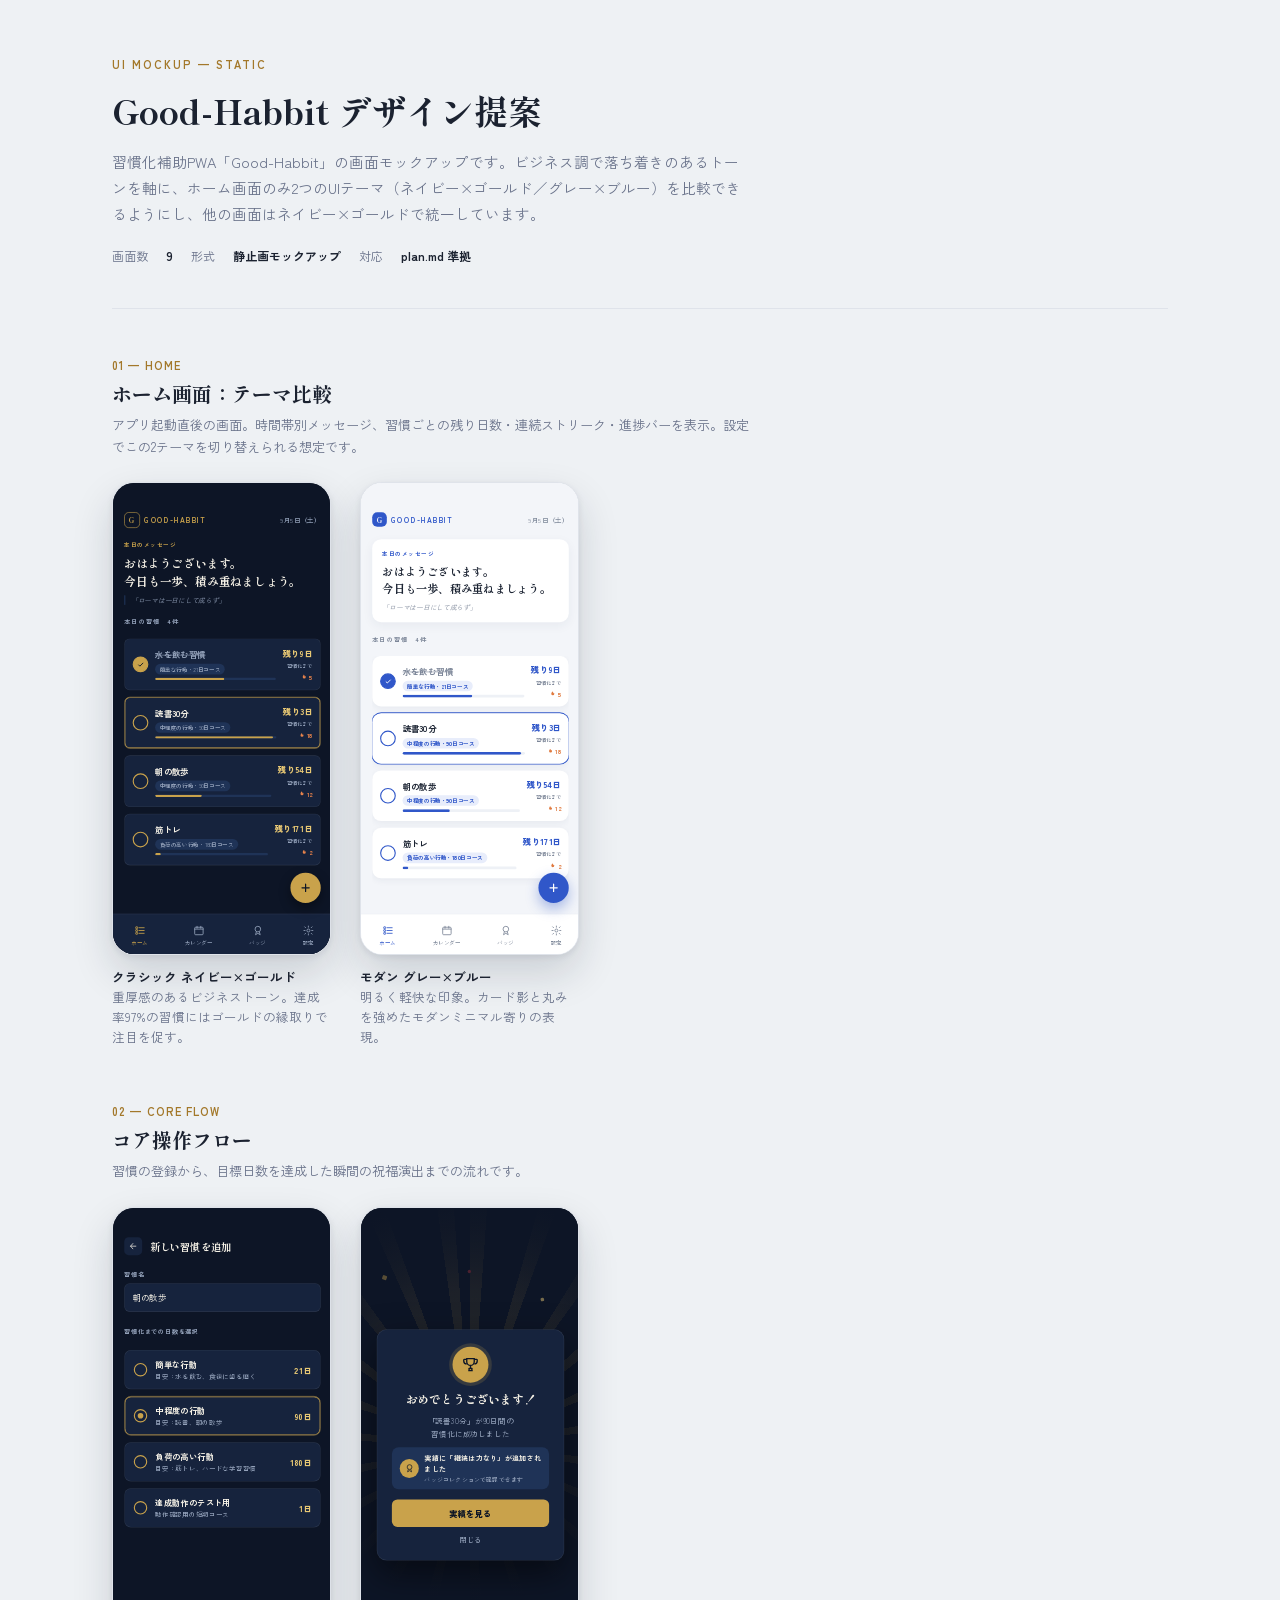
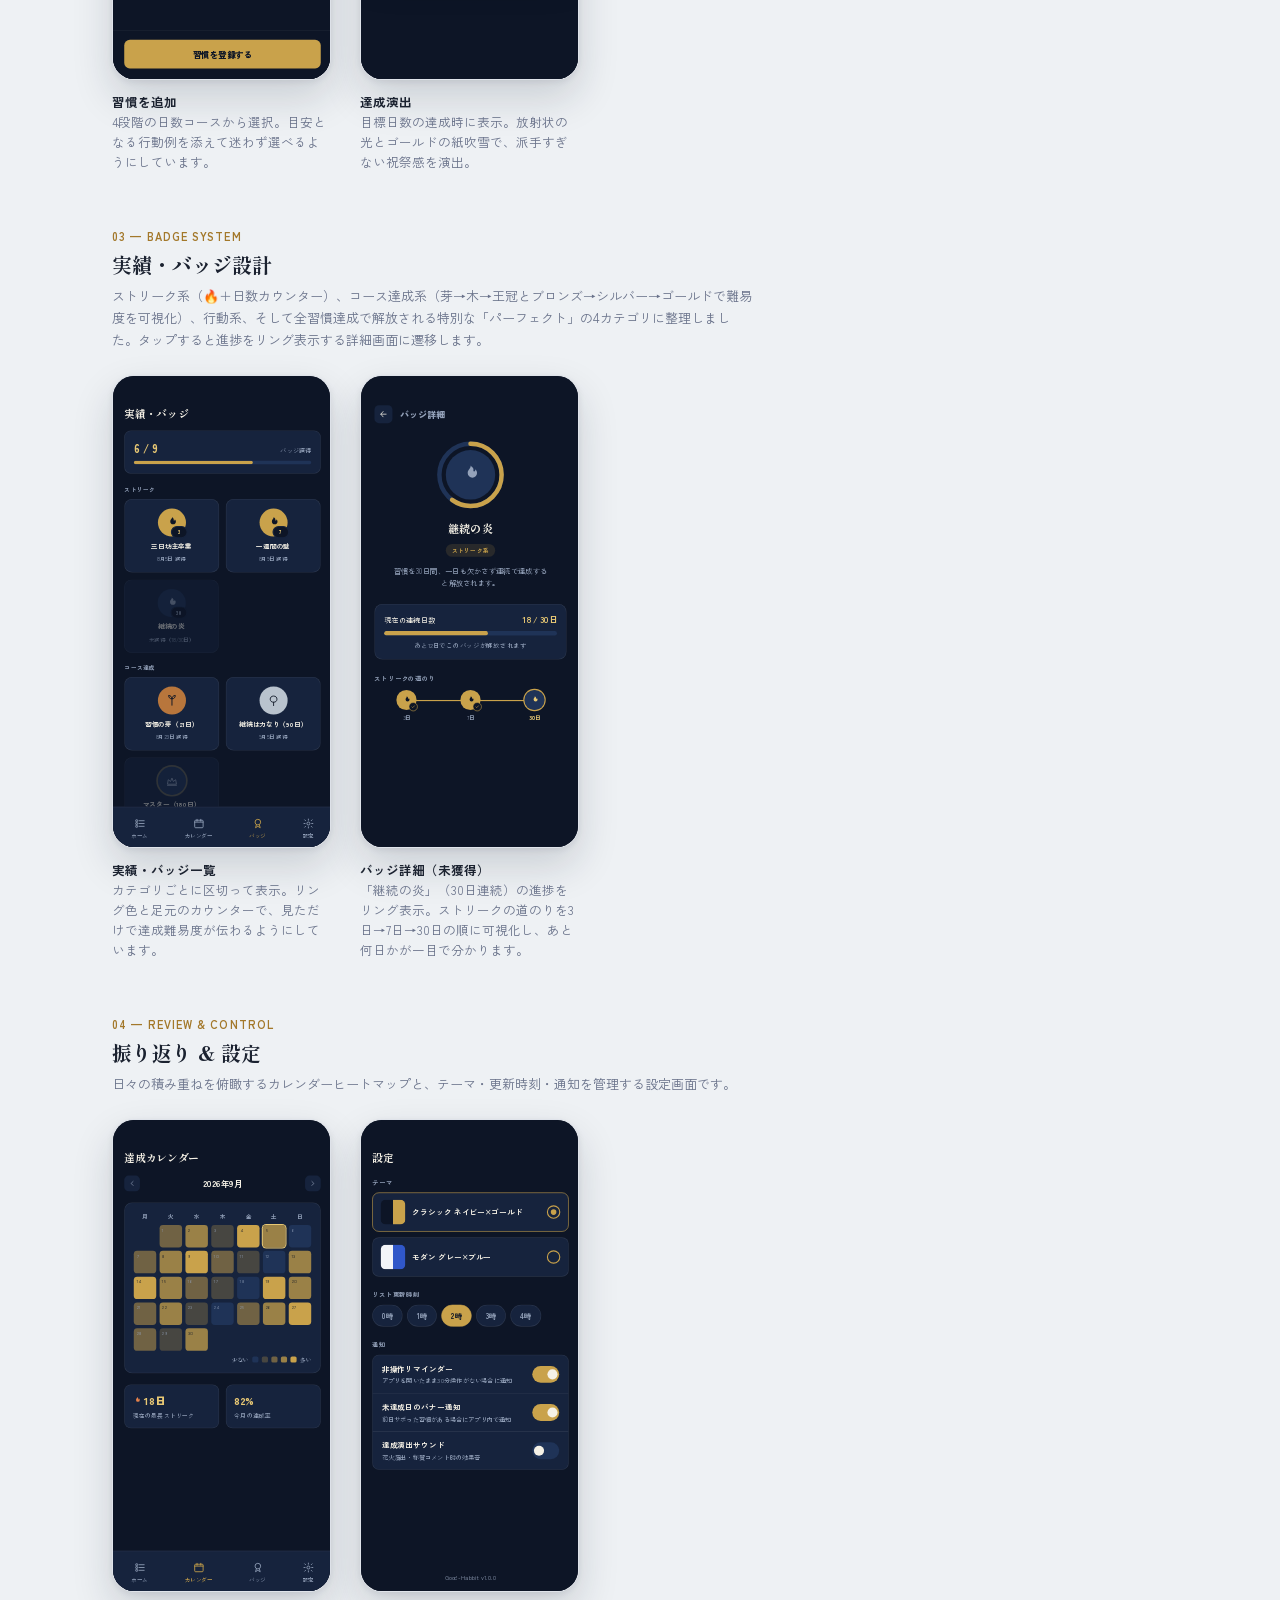
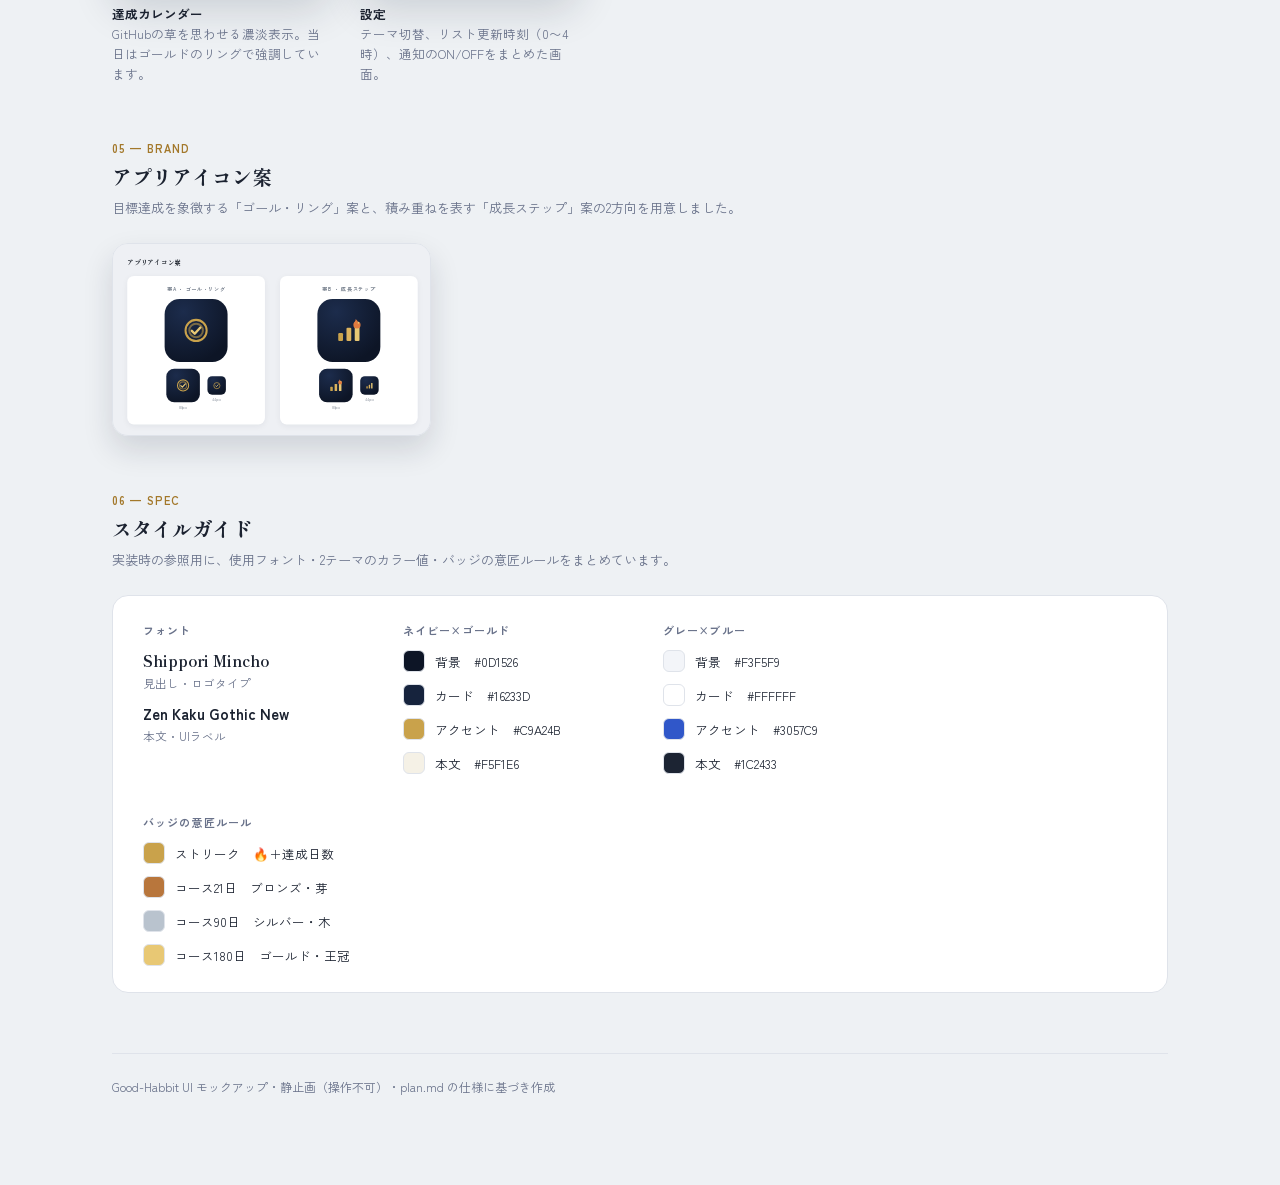
==== mockups/gallery.html @ a2c5f7b4 "Good-Habbit PWA を GitHub Pages で公開できるよう初期コミット Co-Authored-By: Claude Sonnet 5 <noreply@anthropic.com" ====
<title>Good-Habbitモックアップ</title>
<style>
  :root{
    --paper:#eef1f4; --paper-2:#ffffff; --ink:#1b2230; --ink-dim:#69728a;
    --line:#dfe3ea; --gold:#a3782a; --gold-soft:#f3e9d6;
  }
  @media (prefers-color-scheme: dark){
    :root:not([data-theme="light"]){
      --paper:#11151d; --paper-2:#1a2028; --ink:#eef1f5; --ink-dim:#8f98ab;
      --line:#2a3140; --gold:#e0b563; --gold-soft:#2c2413;
    }
  }
  :root[data-theme="dark"]{
    --paper:#11151d; --paper-2:#1a2028; --ink:#eef1f5; --ink-dim:#8f98ab;
    --line:#2a3140; --gold:#e0b563; --gold-soft:#2c2413;
  }
  *{box-sizing:border-box;}
  body{margin:0;background:var(--paper);color:var(--ink);font-family:'Zen Kaku Gothic New',sans-serif;}
  h1,h2,.serif{font-family:'Shippori Mincho',serif;}
  a{color:var(--gold);}
  .wrap{max-width:1120px;margin:0 auto;padding:56px 32px 90px;}
  .hero{display:flex;flex-direction:column;gap:14px;padding-bottom:44px;border-bottom:1px solid var(--line);margin-bottom:48px;}
  .eyebrow{font-size:11px;letter-spacing:0.18em;color:var(--gold);font-weight:700;}
  .hero h1{font-size:34px;margin:0;font-weight:800;text-wrap:balance;}
  .hero p{font-size:14.5px;line-height:1.8;color:var(--ink-dim);max-width:640px;margin:0;}
  .metarow{display:flex;gap:18px;margin-top:6px;flex-wrap:wrap;}
  .metaitem{font-size:12px;color:var(--ink-dim);display:flex;align-items:center;gap:6px;}
  .metaitem b{color:var(--ink);font-weight:700;}
  section.block{margin-bottom:56px;}
  .blockhead{display:flex;flex-direction:column;gap:6px;margin-bottom:24px;max-width:640px;}
  .blocknum{font-size:11px;color:var(--gold);font-weight:700;letter-spacing:0.1em;}
  .blockhead h2{font-size:20px;margin:0;font-weight:800;}
  .blockhead p{font-size:13px;color:var(--ink-dim);line-height:1.7;margin:0;}
  .row{display:flex;gap:28px;flex-wrap:wrap;align-items:flex-start;}
  .tile{display:flex;flex-direction:column;gap:12px;}
  .devframe{border-radius:22px;overflow:hidden;box-shadow:0 18px 40px rgba(20,30,50,0.16), 0 2px 6px rgba(20,30,50,0.08);border:1px solid var(--line);background:var(--paper-2);}
  .devframe iframe{border:none;display:block;pointer-events:none;}
  .caption{font-size:12.5px;color:var(--ink-dim);max-width:220px;line-height:1.6;}
  .caption b{color:var(--ink);font-weight:700;}
  .sheetframe{border-radius:16px;overflow:hidden;box-shadow:0 14px 30px rgba(20,30,50,0.14);border:1px solid var(--line);}
  .sheetframe iframe{border:none;display:block;pointer-events:none;}
  .styleguide{display:flex;gap:40px;flex-wrap:wrap;background:var(--paper-2);border:1px solid var(--line);border-radius:16px;padding:26px 30px;}
  .sg-col{display:flex;flex-direction:column;gap:12px;min-width:220px;}
  .sg-label{font-size:11px;letter-spacing:0.1em;color:var(--ink-dim);font-weight:700;}
  .swrow{display:flex;align-items:center;gap:10px;font-size:12.5px;}
  .sw{width:22px;height:22px;border-radius:6px;flex:none;border:1px solid var(--line);}
  .fontrow{display:flex;flex-direction:column;gap:4px;}
  .fontname{font-size:15px;font-weight:700;}
  .fontrole{font-size:11.5px;color:var(--ink-dim);}
  footer{margin-top:60px;padding-top:24px;border-top:1px solid var(--line);font-size:12px;color:var(--ink-dim);}
</style>
<link rel="stylesheet" href="https://fonts.googleapis.com/css2?family=Shippori+Mincho:wght@500;700;800&family=Zen+Kaku+Gothic+New:wght@400;500;700;900&display=swap">

<div class="wrap">

  <div class="hero">
    <div class="eyebrow">UI MOCKUP — STATIC</div>
    <h1 class="serif">Good-Habbit デザイン提案</h1>
    <p>習慣化補助PWA「Good-Habbit」の画面モックアップです。ビジネス調で落ち着きのあるトーンを軸に、ホーム画面のみ2つのUIテーマ（ネイビー×ゴールド／グレー×ブルー）を比較できるようにし、他の画面はネイビー×ゴールドで統一しています。</p>
    <div class="metarow">
      <div class="metaitem">画面数　<b>9</b></div>
      <div class="metaitem">形式　<b>静止画モックアップ</b></div>
      <div class="metaitem">対応　<b>plan.md 準拠</b></div>
    </div>
  </div>

  <section class="block">
    <div class="blockhead">
      <div class="blocknum">01 — HOME</div>
      <h2>ホーム画面：テーマ比較</h2>
      <p>アプリ起動直後の画面。時間帯別メッセージ、習慣ごとの残り日数・連続ストリーク・進捗バーを表示。設定でこの2テーマを切り替えられる想定です。</p>
    </div>
    <div class="row">
      <div class="tile">
        <div class="devframe" style="width:219px;height:473px;"><iframe data-screen="home_navy" style="width:390px;height:844px;transform:scale(0.5615);transform-origin:top left;"></iframe></div>
        <div class="caption"><b>クラシック ネイビー×ゴールド</b><br>重厚感のあるビジネストーン。達成率97%の習慣にはゴールドの縁取りで注目を促す。</div>
      </div>
      <div class="tile">
        <div class="devframe" style="width:219px;height:473px;"><iframe data-screen="home_gray" style="width:390px;height:844px;transform:scale(0.5615);transform-origin:top left;"></iframe></div>
        <div class="caption"><b>モダン グレー×ブルー</b><br>明るく軽快な印象。カード影と丸みを強めたモダンミニマル寄りの表現。</div>
      </div>
    </div>
  </section>

  <section class="block">
    <div class="blockhead">
      <div class="blocknum">02 — CORE FLOW</div>
      <h2>コア操作フロー</h2>
      <p>習慣の登録から、目標日数を達成した瞬間の祝福演出までの流れです。</p>
    </div>
    <div class="row">
      <div class="tile">
        <div class="devframe" style="width:219px;height:473px;"><iframe data-screen="addhabit" style="width:390px;height:844px;transform:scale(0.5615);transform-origin:top left;"></iframe></div>
        <div class="caption"><b>習慣を追加</b><br>4段階の日数コースから選択。目安となる行動例を添えて迷わず選べるようにしています。</div>
      </div>
      <div class="tile">
        <div class="devframe" style="width:219px;height:473px;"><iframe data-screen="celebration" style="width:390px;height:844px;transform:scale(0.5615);transform-origin:top left;"></iframe></div>
        <div class="caption"><b>達成演出</b><br>目標日数の達成時に表示。放射状の光とゴールドの紙吹雪で、派手すぎない祝祭感を演出。</div>
      </div>
    </div>
  </section>

  <section class="block">
    <div class="blockhead">
      <div class="blocknum">03 — BADGE SYSTEM</div>
      <h2>実績・バッジ設計</h2>
      <p>ストリーク系（🔥＋日数カウンター）、コース達成系（芽→木→王冠とブロンズ→シルバー→ゴールドで難易度を可視化）、行動系、そして全習慣達成で解放される特別な「パーフェクト」の4カテゴリに整理しました。タップすると進捗をリング表示する詳細画面に遷移します。</p>
    </div>
    <div class="row">
      <div class="tile">
        <div class="devframe" style="width:219px;height:473px;"><iframe data-screen="badges" style="width:390px;height:844px;transform:scale(0.5615);transform-origin:top left;"></iframe></div>
        <div class="caption"><b>実績・バッジ一覧</b><br>カテゴリごとに区切って表示。リング色と足元のカウンターで、見ただけで達成難易度が伝わるようにしています。</div>
      </div>
      <div class="tile">
        <div class="devframe" style="width:219px;height:473px;"><iframe data-screen="badgedetail" style="width:390px;height:844px;transform:scale(0.5615);transform-origin:top left;"></iframe></div>
        <div class="caption"><b>バッジ詳細（未獲得）</b><br>「継続の炎」（30日連続）の進捗をリング表示。ストリークの道のりを3日→7日→30日の順に可視化し、あと何日かが一目で分かります。</div>
      </div>
    </div>
  </section>

  <section class="block">
    <div class="blockhead">
      <div class="blocknum">04 — REVIEW & CONTROL</div>
      <h2>振り返り &amp; 設定</h2>
      <p>日々の積み重ねを俯瞰するカレンダーヒートマップと、テーマ・更新時刻・通知を管理する設定画面です。</p>
    </div>
    <div class="row">
      <div class="tile">
        <div class="devframe" style="width:219px;height:473px;"><iframe data-screen="heatmap" style="width:390px;height:844px;transform:scale(0.5615);transform-origin:top left;"></iframe></div>
        <div class="caption"><b>達成カレンダー</b><br>GitHubの草を思わせる濃淡表示。当日はゴールドのリングで強調しています。</div>
      </div>
      <div class="tile">
        <div class="devframe" style="width:219px;height:473px;"><iframe data-screen="settings" style="width:390px;height:844px;transform:scale(0.5615);transform-origin:top left;"></iframe></div>
        <div class="caption"><b>設定</b><br>テーマ切替、リスト更新時刻（0〜4時）、通知のON/OFFをまとめた画面。</div>
      </div>
    </div>
  </section>

  <section class="block">
    <div class="blockhead">
      <div class="blocknum">05 — BRAND</div>
      <h2>アプリアイコン案</h2>
      <p>目標達成を象徴する「ゴール・リング」案と、積み重ねを表す「成長ステップ」案の2方向を用意しました。</p>
    </div>
    <div class="row">
      <div class="sheetframe" style="width:319px;height:193px;"><iframe data-screen="appicon" style="width:760px;height:460px;transform:scale(0.4197);transform-origin:top left;"></iframe></div>
    </div>
  </section>

  <section class="block">
    <div class="blockhead">
      <div class="blocknum">06 — SPEC</div>
      <h2>スタイルガイド</h2>
      <p>実装時の参照用に、使用フォント・2テーマのカラー値・バッジの意匠ルールをまとめています。</p>
    </div>
    <div class="styleguide">
      <div class="sg-col">
        <div class="sg-label">フォント</div>
        <div class="fontrow"><div class="fontname serif">Shippori Mincho</div><div class="fontrole">見出し・ロゴタイプ</div></div>
        <div class="fontrow"><div class="fontname">Zen Kaku Gothic New</div><div class="fontrole">本文・UIラベル</div></div>
      </div>
      <div class="sg-col">
        <div class="sg-label">ネイビー×ゴールド</div>
        <div class="swrow"><div class="sw" style="background:#0d1526"></div>背景　#0D1526</div>
        <div class="swrow"><div class="sw" style="background:#16233d"></div>カード　#16233D</div>
        <div class="swrow"><div class="sw" style="background:#c9a24b"></div>アクセント　#C9A24B</div>
        <div class="swrow"><div class="sw" style="background:#f5f1e6"></div>本文　#F5F1E6</div>
      </div>
      <div class="sg-col">
        <div class="sg-label">グレー×ブルー</div>
        <div class="swrow"><div class="sw" style="background:#f3f5f9"></div>背景　#F3F5F9</div>
        <div class="swrow"><div class="sw" style="background:#ffffff"></div>カード　#FFFFFF</div>
        <div class="swrow"><div class="sw" style="background:#3057c9"></div>アクセント　#3057C9</div>
        <div class="swrow"><div class="sw" style="background:#1c2433"></div>本文　#1C2433</div>
      </div>
      <div class="sg-col">
        <div class="sg-label">バッジの意匠ルール</div>
        <div class="swrow"><div class="sw" style="background:#c9a24b"></div>ストリーク　🔥＋達成日数</div>
        <div class="swrow"><div class="sw" style="background:#b8763c"></div>コース21日　ブロンズ・芽</div>
        <div class="swrow"><div class="sw" style="background:#b9c3ce"></div>コース90日　シルバー・木</div>
        <div class="swrow"><div class="sw" style="background:#e8c874"></div>コース180日　ゴールド・王冠</div>
      </div>
    </div>
  </section>

  <footer>Good-Habbit UI モックアップ・静止画（操作不可）・plan.md の仕様に基づき作成</footer>
</div>

<script>
const screens = {

home_navy: `<!doctype html><html><head><meta charset="utf-8">
<link rel="stylesheet" href="https://fonts.googleapis.com/css2?family=Shippori+Mincho:wght@500;700;800&family=Zen+Kaku+Gothic+New:wght@400;500;700;900&display=swap">
<style>
  :root{ --bg:#0d1526; --surface:#16233d; --surface2:#1f3357; --border:rgba(255,255,255,0.09); --gold:#c9a24b; --gold-bright:#e8c874; --text:#f5f1e6; --text-dim:#94a2ba; --flame:#e8834b; }
  body{margin:0;background:var(--bg);font-family:'Zen Kaku Gothic New',sans-serif;color:var(--text);}
  h1,h2,.serif{font-family:'Shippori Mincho',serif;}
  a{color:var(--gold);} a:hover{color:var(--gold-bright);}
  .frame{width:390px;height:844px;overflow:hidden;position:relative;display:flex;flex-direction:column;background:var(--bg);}
  .scroll{flex:1;overflow:hidden;padding:52px 20px 0;display:flex;flex-direction:column;gap:22px;}
  .brandrow{display:flex;align-items:center;justify-content:space-between;}
  .brand{display:flex;align-items:center;gap:8px;}
  .mark{width:26px;height:26px;border-radius:8px;border:1.6px solid var(--gold);display:flex;align-items:center;justify-content:center;font-family:'Shippori Mincho',serif;font-weight:800;color:var(--gold);font-size:13px;}
  .wordmark{font-size:13px;letter-spacing:0.14em;color:var(--gold);font-weight:700;}
  .date{font-size:12px;color:var(--text-dim);}
  .msgcard{display:flex;flex-direction:column;gap:10px;}
  .msglabel{font-size:10px;letter-spacing:0.16em;color:var(--gold);font-weight:700;}
  .msgmain{font-size:21px;line-height:1.5;font-weight:700;}
  .msgquote{font-size:12px;color:var(--text-dim);font-style:italic;border-left:2px solid var(--surface2);padding-left:10px;}
  .sectionlabel{font-size:11px;letter-spacing:0.16em;color:var(--text-dim);font-weight:700;}
  .list{display:flex;flex-direction:column;gap:12px;padding-bottom:110px;overflow-y:auto;}
  .card{display:flex;align-items:center;gap:12px;background:var(--surface);border:1px solid var(--border);border-radius:10px;padding:14px;}
  .card.highlight{border-color:var(--gold);box-shadow:0 0 0 1px var(--gold) inset;}
  .check{width:24px;height:24px;border-radius:50%;border:2px solid var(--gold);flex:none;display:flex;align-items:center;justify-content:center;}
  .check.done{background:var(--gold);}
  .check svg{width:13px;height:13px;color:var(--bg);}
  .mid{flex:1;min-width:0;display:flex;flex-direction:column;gap:6px;}
  .hname{font-size:15px;font-weight:700;}
  .hname.done{color:var(--text-dim);text-decoration:line-through;text-decoration-color:var(--text-dim);}
  .tag{align-self:flex-start;font-size:10px;color:var(--text-dim);background:var(--surface2);padding:2px 8px;border-radius:999px;}
  .track{height:4px;border-radius:2px;background:var(--surface2);overflow:hidden;}
  .fill{height:100%;background:var(--gold);border-radius:2px;}
  .right{flex:none;display:flex;flex-direction:column;align-items:flex-end;gap:6px;}
  .days{font-size:15px;font-weight:800;color:var(--gold-bright);}
  .dayslabel{font-size:9px;color:var(--text-dim);}
  .streak{display:flex;align-items:center;gap:3px;font-size:11px;color:var(--flame);font-weight:700;}
  .streak svg{width:13px;height:13px;}
  .fab{position:absolute;right:20px;bottom:96px;width:54px;height:54px;border-radius:50%;background:var(--gold);display:flex;align-items:center;justify-content:center;box-shadow:0 8px 20px rgba(0,0,0,0.4);}
  .fab svg{width:22px;height:22px;color:var(--bg);}
  .navbar{height:76px;flex:none;background:var(--surface);border-top:1px solid var(--border);display:flex;align-items:center;justify-content:space-around;}
  .navitem{display:flex;flex-direction:column;align-items:center;gap:4px;color:var(--text-dim);font-size:10px;}
  .navitem svg{width:20px;height:20px;}
  .navitem.active{color:var(--gold);}
</style></head><body>
<div class="frame">
  <div class="scroll">
    <div class="brandrow">
      <div class="brand"><div class="mark">G</div><div class="wordmark">GOOD-HABBIT</div></div>
      <div class="date">9月5日（土）</div>
    </div>
    <div class="msgcard">
      <div class="msglabel">本日のメッセージ</div>
      <div class="msgmain serif">おはようございます。<br>今日も一歩、積み重ねましょう。</div>
      <div class="msgquote">「ローマは一日にして成らず」</div>
    </div>
    <div class="sectionlabel">本日の習慣　4件</div>
    <div class="list">
      <div class="card">
        <div class="check done"><svg viewBox="0 0 24 24" fill="none"><path d="M5 13l4 4L19 7" stroke="currentColor" stroke-width="3" stroke-linecap="round" stroke-linejoin="round"/></svg></div>
        <div class="mid"><div class="hname done">水を飲む習慣</div><div class="tag">簡単な行動・21日コース</div><div class="track"><div class="fill" style="width:57%"></div></div></div>
        <div class="right"><div class="days">残り9日</div><div class="dayslabel">習慣化まで</div><div class="streak"><svg viewBox="0 0 24 24" fill="currentColor"><path d="M12 2c1 3-3 4-3 8a5 5 0 0 0 10 0c0-2-1-3-2-4 .5 2-1 3-2 2 1-3-1-4-3-6z"/></svg>5</div></div>
      </div>
      <div class="card highlight">
        <div class="check"></div>
        <div class="mid"><div class="hname">読書30分</div><div class="tag">中程度の行動・90日コース</div><div class="track"><div class="fill" style="width:97%"></div></div></div>
        <div class="right"><div class="days">残り3日</div><div class="dayslabel">習慣化まで</div><div class="streak"><svg viewBox="0 0 24 24" fill="currentColor"><path d="M12 2c1 3-3 4-3 8a5 5 0 0 0 10 0c0-2-1-3-2-4 .5 2-1 3-2 2 1-3-1-4-3-6z"/></svg>18</div></div>
      </div>
      <div class="card">
        <div class="check"></div>
        <div class="mid"><div class="hname">朝の散歩</div><div class="tag">中程度の行動・90日コース</div><div class="track"><div class="fill" style="width:40%"></div></div></div>
        <div class="right"><div class="days">残り54日</div><div class="dayslabel">習慣化まで</div><div class="streak"><svg viewBox="0 0 24 24" fill="currentColor"><path d="M12 2c1 3-3 4-3 8a5 5 0 0 0 10 0c0-2-1-3-2-4 .5 2-1 3-2 2 1-3-1-4-3-6z"/></svg>12</div></div>
      </div>
      <div class="card">
        <div class="check"></div>
        <div class="mid"><div class="hname">筋トレ</div><div class="tag">負荷の高い行動・180日コース</div><div class="track"><div class="fill" style="width:5%"></div></div></div>
        <div class="right"><div class="days">残り171日</div><div class="dayslabel">習慣化まで</div><div class="streak"><svg viewBox="0 0 24 24" fill="currentColor"><path d="M12 2c1 3-3 4-3 8a5 5 0 0 0 10 0c0-2-1-3-2-4 .5 2-1 3-2 2 1-3-1-4-3-6z"/></svg>2</div></div>
      </div>
    </div>
  </div>
  <div class="fab"><svg viewBox="0 0 24 24" fill="none"><path d="M12 5v14M5 12h14" stroke="currentColor" stroke-width="2.4" stroke-linecap="round"/></svg></div>
  <div class="navbar">
    <div class="navitem active"><svg viewBox="0 0 24 24" fill="none"><rect x="3" y="4" width="4" height="4" rx="1" stroke="currentColor" stroke-width="1.8"/><path d="M10 6h11" stroke="currentColor" stroke-width="1.8" stroke-linecap="round"/><rect x="3" y="10" width="4" height="4" rx="1" stroke="currentColor" stroke-width="1.8"/><path d="M10 12h11" stroke="currentColor" stroke-width="1.8" stroke-linecap="round"/><rect x="3" y="16" width="4" height="4" rx="1" stroke="currentColor" stroke-width="1.8"/><path d="M10 18h11" stroke="currentColor" stroke-width="1.8" stroke-linecap="round"/></svg>ホーム</div>
    <div class="navitem"><svg viewBox="0 0 24 24" fill="none"><rect x="3" y="5" width="18" height="16" rx="2" stroke="currentColor" stroke-width="1.8"/><path d="M3 9h18M8 3v4M16 3v4" stroke="currentColor" stroke-width="1.8" stroke-linecap="round"/></svg>カレンダー</div>
    <div class="navitem"><svg viewBox="0 0 24 24" fill="none"><circle cx="12" cy="9" r="6" stroke="currentColor" stroke-width="1.8"/><path d="M9 14.5L7 21l5-3 5 3-2-6.5" stroke="currentColor" stroke-width="1.8" stroke-linejoin="round"/></svg>バッジ</div>
    <div class="navitem"><svg viewBox="0 0 24 24" fill="none"><circle cx="12" cy="12" r="3.2" stroke="currentColor" stroke-width="1.8"/><path d="M12 2.5v2.4M12 19.1v2.4M4.2 4.2l1.7 1.7M18.1 18.1l1.7 1.7M2.5 12h2.4M19.1 12h2.4M4.2 19.8l1.7-1.7M18.1 5.9l1.7-1.7" stroke="currentColor" stroke-width="1.8" stroke-linecap="round"/></svg>設定</div>
  </div>
</div>
</body></html>`,

home_gray: `<!doctype html><html><head><meta charset="utf-8">
<link rel="stylesheet" href="https://fonts.googleapis.com/css2?family=Shippori+Mincho:wght@500;700;800&family=Zen+Kaku+Gothic+New:wght@400;500;700;900&display=swap">
<style>
  :root{ --bg:#f3f5f9; --surface:#ffffff; --surface2:#eef1f6; --border:#e3e7ee; --blue:#3057c9; --blue-bright:#4d75e8; --text:#1c2433; --text-dim:#7c8698; --flame:#e07a3f; }
  body{margin:0;background:var(--bg);font-family:'Zen Kaku Gothic New',sans-serif;color:var(--text);}
  h1,h2,.serif{font-family:'Shippori Mincho',serif;}
  a{color:var(--blue);} a:hover{color:var(--blue-bright);}
  .frame{width:390px;height:844px;overflow:hidden;position:relative;display:flex;flex-direction:column;background:var(--bg);}
  .scroll{flex:1;overflow:hidden;padding:52px 20px 0;display:flex;flex-direction:column;gap:22px;}
  .brandrow{display:flex;align-items:center;justify-content:space-between;}
  .brand{display:flex;align-items:center;gap:8px;}
  .mark{width:26px;height:26px;border-radius:9px;background:var(--blue);display:flex;align-items:center;justify-content:center;font-family:'Shippori Mincho',serif;font-weight:800;color:#fff;font-size:13px;}
  .wordmark{font-size:13px;letter-spacing:0.14em;color:var(--blue);font-weight:700;}
  .date{font-size:12px;color:var(--text-dim);}
  .msgcard{display:flex;flex-direction:column;gap:10px;background:var(--surface);border-radius:16px;padding:18px;box-shadow:0 6px 18px rgba(30,50,90,0.06);}
  .msglabel{font-size:10px;letter-spacing:0.16em;color:var(--blue);font-weight:700;}
  .msgmain{font-size:20px;line-height:1.5;font-weight:700;}
  .msgquote{font-size:12px;color:var(--text-dim);font-style:italic;}
  .sectionlabel{font-size:11px;letter-spacing:0.16em;color:var(--text-dim);font-weight:700;}
  .list{display:flex;flex-direction:column;gap:12px;padding-bottom:110px;overflow-y:auto;}
  .card{display:flex;align-items:center;gap:12px;background:var(--surface);border-radius:16px;padding:14px;box-shadow:0 4px 14px rgba(30,50,90,0.06);}
  .card.highlight{box-shadow:0 0 0 1.5px var(--blue), 0 4px 14px rgba(30,50,90,0.06);}
  .check{width:24px;height:24px;border-radius:50%;border:2px solid var(--blue);flex:none;display:flex;align-items:center;justify-content:center;}
  .check.done{background:var(--blue);border-color:var(--blue);}
  .check svg{width:13px;height:13px;color:#fff;}
  .mid{flex:1;min-width:0;display:flex;flex-direction:column;gap:6px;}
  .hname{font-size:15px;font-weight:700;}
  .hname.done{color:var(--text-dim);text-decoration:line-through;text-decoration-color:var(--text-dim);}
  .tag{align-self:flex-start;font-size:10px;color:var(--blue);background:#e8edfb;padding:2px 8px;border-radius:999px;font-weight:700;}
  .track{height:5px;border-radius:3px;background:var(--surface2);overflow:hidden;}
  .fill{height:100%;background:var(--blue);border-radius:3px;}
  .right{flex:none;display:flex;flex-direction:column;align-items:flex-end;gap:6px;}
  .days{font-size:15px;font-weight:800;color:var(--blue);}
  .dayslabel{font-size:9px;color:var(--text-dim);}
  .streak{display:flex;align-items:center;gap:3px;font-size:11px;color:var(--flame);font-weight:700;}
  .streak svg{width:13px;height:13px;}
  .fab{position:absolute;right:20px;bottom:96px;width:54px;height:54px;border-radius:50%;background:var(--blue);display:flex;align-items:center;justify-content:center;box-shadow:0 10px 22px rgba(48,87,201,0.4);}
  .fab svg{width:22px;height:22px;color:#fff;}
  .navbar{height:76px;flex:none;background:var(--surface);border-top:1px solid var(--border);display:flex;align-items:center;justify-content:space-around;}
  .navitem{display:flex;flex-direction:column;align-items:center;gap:4px;color:var(--text-dim);font-size:10px;}
  .navitem svg{width:20px;height:20px;}
  .navitem.active{color:var(--blue);}
</style></head><body>
<div class="frame">
  <div class="scroll">
    <div class="brandrow">
      <div class="brand"><div class="mark">G</div><div class="wordmark">GOOD-HABBIT</div></div>
      <div class="date">9月5日（土）</div>
    </div>
    <div class="msgcard">
      <div class="msglabel">本日のメッセージ</div>
      <div class="msgmain serif">おはようございます。<br>今日も一歩、積み重ねましょう。</div>
      <div class="msgquote">「ローマは一日にして成らず」</div>
    </div>
    <div class="sectionlabel">本日の習慣　4件</div>
    <div class="list">
      <div class="card">
        <div class="check done"><svg viewBox="0 0 24 24" fill="none"><path d="M5 13l4 4L19 7" stroke="currentColor" stroke-width="3" stroke-linecap="round" stroke-linejoin="round"/></svg></div>
        <div class="mid"><div class="hname done">水を飲む習慣</div><div class="tag">簡単な行動・21日コース</div><div class="track"><div class="fill" style="width:57%"></div></div></div>
        <div class="right"><div class="days">残り9日</div><div class="dayslabel">習慣化まで</div><div class="streak"><svg viewBox="0 0 24 24" fill="currentColor"><path d="M12 2c1 3-3 4-3 8a5 5 0 0 0 10 0c0-2-1-3-2-4 .5 2-1 3-2 2 1-3-1-4-3-6z"/></svg>5</div></div>
      </div>
      <div class="card highlight">
        <div class="check"></div>
        <div class="mid"><div class="hname">読書30分</div><div class="tag">中程度の行動・90日コース</div><div class="track"><div class="fill" style="width:97%"></div></div></div>
        <div class="right"><div class="days">残り3日</div><div class="dayslabel">習慣化まで</div><div class="streak"><svg viewBox="0 0 24 24" fill="currentColor"><path d="M12 2c1 3-3 4-3 8a5 5 0 0 0 10 0c0-2-1-3-2-4 .5 2-1 3-2 2 1-3-1-4-3-6z"/></svg>18</div></div>
      </div>
      <div class="card">
        <div class="check"></div>
        <div class="mid"><div class="hname">朝の散歩</div><div class="tag">中程度の行動・90日コース</div><div class="track"><div class="fill" style="width:40%"></div></div></div>
        <div class="right"><div class="days">残り54日</div><div class="dayslabel">習慣化まで</div><div class="streak"><svg viewBox="0 0 24 24" fill="currentColor"><path d="M12 2c1 3-3 4-3 8a5 5 0 0 0 10 0c0-2-1-3-2-4 .5 2-1 3-2 2 1-3-1-4-3-6z"/></svg>12</div></div>
      </div>
      <div class="card">
        <div class="check"></div>
        <div class="mid"><div class="hname">筋トレ</div><div class="tag">負荷の高い行動・180日コース</div><div class="track"><div class="fill" style="width:5%"></div></div></div>
        <div class="right"><div class="days">残り171日</div><div class="dayslabel">習慣化まで</div><div class="streak"><svg viewBox="0 0 24 24" fill="currentColor"><path d="M12 2c1 3-3 4-3 8a5 5 0 0 0 10 0c0-2-1-3-2-4 .5 2-1 3-2 2 1-3-1-4-3-6z"/></svg>2</div></div>
      </div>
    </div>
  </div>
  <div class="fab"><svg viewBox="0 0 24 24" fill="none"><path d="M12 5v14M5 12h14" stroke="currentColor" stroke-width="2.4" stroke-linecap="round"/></svg></div>
  <div class="navbar">
    <div class="navitem active"><svg viewBox="0 0 24 24" fill="none"><rect x="3" y="4" width="4" height="4" rx="1" stroke="currentColor" stroke-width="1.8"/><path d="M10 6h11" stroke="currentColor" stroke-width="1.8" stroke-linecap="round"/><rect x="3" y="10" width="4" height="4" rx="1" stroke="currentColor" stroke-width="1.8"/><path d="M10 12h11" stroke="currentColor" stroke-width="1.8" stroke-linecap="round"/><rect x="3" y="16" width="4" height="4" rx="1" stroke="currentColor" stroke-width="1.8"/><path d="M10 18h11" stroke="currentColor" stroke-width="1.8" stroke-linecap="round"/></svg>ホーム</div>
    <div class="navitem"><svg viewBox="0 0 24 24" fill="none"><rect x="3" y="5" width="18" height="16" rx="2" stroke="currentColor" stroke-width="1.8"/><path d="M3 9h18M8 3v4M16 3v4" stroke="currentColor" stroke-width="1.8" stroke-linecap="round"/></svg>カレンダー</div>
    <div class="navitem"><svg viewBox="0 0 24 24" fill="none"><circle cx="12" cy="9" r="6" stroke="currentColor" stroke-width="1.8"/><path d="M9 14.5L7 21l5-3 5 3-2-6.5" stroke="currentColor" stroke-width="1.8" stroke-linejoin="round"/></svg>バッジ</div>
    <div class="navitem"><svg viewBox="0 0 24 24" fill="none"><circle cx="12" cy="12" r="3.2" stroke="currentColor" stroke-width="1.8"/><path d="M12 2.5v2.4M12 19.1v2.4M4.2 4.2l1.7 1.7M18.1 18.1l1.7 1.7M2.5 12h2.4M19.1 12h2.4M4.2 19.8l1.7-1.7M18.1 5.9l1.7-1.7" stroke="currentColor" stroke-width="1.8" stroke-linecap="round"/></svg>設定</div>
  </div>
</div>
</body></html>`,

addhabit: `<!doctype html><html><head><meta charset="utf-8">
<link rel="stylesheet" href="https://fonts.googleapis.com/css2?family=Shippori+Mincho:wght@500;700;800&family=Zen+Kaku+Gothic+New:wght@400;500;700;900&display=swap">
<style>
  :root{ --bg:#0d1526; --surface:#16233d; --surface2:#1f3357; --border:rgba(255,255,255,0.09); --gold:#c9a24b; --gold-bright:#e8c874; --text:#f5f1e6; --text-dim:#94a2ba; }
  body{margin:0;background:var(--bg);font-family:'Zen Kaku Gothic New',sans-serif;color:var(--text);}
  .serif{font-family:'Shippori Mincho',serif;}
  a{color:var(--gold);} a:hover{color:var(--gold-bright);}
  .frame{width:390px;height:844px;overflow:hidden;position:relative;display:flex;flex-direction:column;background:var(--bg);}
  .content{flex:1;overflow:hidden;padding:52px 20px 0;display:flex;flex-direction:column;gap:26px;}
  .header{display:flex;align-items:center;gap:14px;}
  .backbtn{width:32px;height:32px;border-radius:8px;background:var(--surface);display:flex;align-items:center;justify-content:center;flex:none;}
  .backbtn svg{width:16px;height:16px;color:var(--text);}
  .htitle{font-size:18px;font-weight:800;}
  .field label{display:block;font-size:11px;letter-spacing:0.1em;color:var(--text-dim);font-weight:700;margin-bottom:8px;}
  .input{width:100%;box-sizing:border-box;background:var(--surface);border:1px solid var(--border);border-radius:10px;padding:14px;font-size:15px;color:var(--text);font-family:inherit;}
  .input::placeholder{color:var(--text-dim);}
  .sectionlabel{font-size:11px;letter-spacing:0.1em;color:var(--text-dim);font-weight:700;}
  .options{display:flex;flex-direction:column;gap:12px;overflow-y:auto;padding-bottom:16px;}
  .opt{display:flex;align-items:center;gap:14px;background:var(--surface);border:1.5px solid var(--border);border-radius:12px;padding:14px 16px;}
  .opt.selected{border-color:var(--gold);box-shadow:0 0 0 1px var(--gold) inset;}
  .radio{width:20px;height:20px;border-radius:50%;border:2px solid var(--gold);flex:none;display:flex;align-items:center;justify-content:center;}
  .radio .dot{width:10px;height:10px;border-radius:50%;background:var(--gold);}
  .optmid{flex:1;display:flex;flex-direction:column;gap:3px;}
  .optname{font-size:14.5px;font-weight:700;}
  .optex{font-size:11.5px;color:var(--text-dim);}
  .optdays{flex:none;font-size:15px;font-weight:800;color:var(--gold-bright);}
  .footer{flex:none;padding:16px 20px 24px;background:var(--bg);border-top:1px solid var(--border);}
  .cta{width:100%;box-sizing:border-box;background:var(--gold);color:var(--bg);border:none;border-radius:10px;padding:15px;font-size:15px;font-weight:800;font-family:inherit;}
</style></head><body>
<div class="frame">
  <div class="content">
    <div class="header">
      <div class="backbtn"><svg viewBox="0 0 24 24" fill="none"><path d="M19 12H5M11 5l-6 7 6 7" stroke="currentColor" stroke-width="2" stroke-linecap="round" stroke-linejoin="round"/></svg></div>
      <div class="htitle serif">新しい習慣を追加</div>
    </div>
    <div class="field"><label>習慣名</label><input class="input" placeholder="例）朝の散歩" value="朝の散歩"/></div>
    <div class="sectionlabel">習慣化までの日数を選択</div>
    <div class="options">
      <div class="opt"><div class="radio"></div><div class="optmid"><div class="optname">簡単な行動</div><div class="optex">目安：水を飲む、食後に歯を磨く</div></div><div class="optdays">21日</div></div>
      <div class="opt selected"><div class="radio"><div class="dot"></div></div><div class="optmid"><div class="optname">中程度の行動</div><div class="optex">目安：読書、朝の散歩</div></div><div class="optdays">90日</div></div>
      <div class="opt"><div class="radio"></div><div class="optmid"><div class="optname">負荷の高い行動</div><div class="optex">目安：筋トレ、ハードな学習習慣</div></div><div class="optdays">180日</div></div>
      <div class="opt"><div class="radio"></div><div class="optmid"><div class="optname">達成動作のテスト用</div><div class="optex">動作確認用の短期コース</div></div><div class="optdays">1日</div></div>
    </div>
  </div>
  <div class="footer"><button class="cta">習慣を登録する</button></div>
</div>
</body></html>`,

celebration: `<!doctype html><html><head><meta charset="utf-8">
<link rel="stylesheet" href="https://fonts.googleapis.com/css2?family=Shippori+Mincho:wght@500;700;800&family=Zen+Kaku+Gothic+New:wght@400;500;700;900&display=swap">
<style>
  :root{ --bg:#0d1526; --surface:#16233d; --surface2:#1f3357; --border:rgba(255,255,255,0.09); --gold:#c9a24b; --gold-bright:#e8c874; --text:#f5f1e6; --text-dim:#94a2ba; --burgundy:#8f2d3a; }
  body{margin:0;background:var(--bg);font-family:'Zen Kaku Gothic New',sans-serif;color:var(--text);}
  .serif{font-family:'Shippori Mincho',serif;}
  .frame{width:390px;height:844px;overflow:hidden;position:relative;background:var(--bg);}
  .burst{position:absolute;inset:0;background:repeating-conic-gradient(from 0deg, rgba(201,162,75,0.16) 0deg 4deg, transparent 4deg 16deg);-webkit-mask-image:radial-gradient(circle at 50% 40%, black 0%, black 35%, transparent 68%);mask-image:radial-gradient(circle at 50% 40%, black 0%, black 35%, transparent 68%);}
  .dim{position:absolute;inset:0;background:radial-gradient(circle at 50% 38%, rgba(13,21,38,0.15), rgba(13,21,38,0.86) 70%);}
  .confetti{position:absolute;border-radius:2px;}
  .overlay{position:absolute;inset:0;display:flex;align-items:center;justify-content:center;padding:28px;box-sizing:border-box;}
  .modal{width:100%;background:var(--surface);border:1px solid var(--border);border-radius:18px;padding:30px 26px 26px;display:flex;flex-direction:column;align-items:center;gap:14px;box-shadow:0 24px 60px rgba(0,0,0,0.5);}
  .medal{width:64px;height:64px;border-radius:50%;background:var(--gold);display:flex;align-items:center;justify-content:center;box-shadow:0 0 0 6px rgba(201,162,75,0.18);}
  .medal svg{width:32px;height:32px;color:var(--bg);}
  .title{font-size:21px;font-weight:800;text-align:center;}
  .sub{font-size:13.5px;color:var(--text-dim);text-align:center;line-height:1.6;}
  .badgerow{display:flex;align-items:center;gap:10px;background:var(--surface2);border-radius:12px;padding:10px 14px;width:100%;box-sizing:border-box;}
  .badgeicon{width:34px;height:34px;border-radius:50%;background:var(--gold);display:flex;align-items:center;justify-content:center;flex:none;}
  .badgeicon svg{width:17px;height:17px;color:var(--bg);}
  .badgetext{display:flex;flex-direction:column;gap:2px;}
  .badgetitle{font-size:12.5px;font-weight:700;}
  .badgesub{font-size:10.5px;color:var(--text-dim);}
  .cta{width:100%;box-sizing:border-box;background:var(--gold);color:var(--bg);border:none;border-radius:10px;padding:14px;font-size:14.5px;font-weight:800;font-family:inherit;margin-top:4px;}
  .dismiss{font-size:12.5px;color:var(--text-dim);}
</style></head><body>
<div class="frame">
  <div class="burst"></div>
  <div class="confetti" style="left:38px;top:120px;width:8px;height:8px;background:var(--gold);transform:rotate(20deg);"></div>
  <div class="confetti" style="left:320px;top:160px;width:6px;height:6px;background:var(--gold-bright);transform:rotate(-15deg);"></div>
  <div class="confetti" style="left:70px;top:560px;width:7px;height:7px;background:var(--burgundy);transform:rotate(40deg);"></div>
  <div class="confetti" style="left:300px;top:600px;width:9px;height:9px;background:var(--gold);transform:rotate(10deg);"></div>
  <div class="confetti" style="left:40px;top:340px;width:5px;height:5px;background:#f5f1e6;border-radius:50%;"></div>
  <div class="confetti" style="left:340px;top:380px;width:5px;height:5px;background:#f5f1e6;border-radius:50%;"></div>
  <div class="confetti" style="left:190px;top:110px;width:6px;height:6px;background:var(--burgundy);border-radius:50%;"></div>
  <div class="dim"></div>
  <div class="overlay">
    <div class="modal">
      <div class="medal"><svg viewBox="0 0 24 24" fill="none"><path d="M7 4h10v4a5 5 0 0 1-10 0V4z" stroke="currentColor" stroke-width="1.8"/><path d="M7 5H4a1 1 0 0 0-1 1v1a4 4 0 0 0 4 4M17 5h3a1 1 0 0 1 1 1v1a4 4 0 0 1-4 4" stroke="currentColor" stroke-width="1.8"/><path d="M12 13v3M9 20h6M10 17h4v1a2 2 0 0 1-2 2 2 2 0 0 1-2-2v-1z" stroke="currentColor" stroke-width="1.8" stroke-linejoin="round"/></svg></div>
      <div class="title serif">おめでとうございます！</div>
      <div class="sub">「読書30分」が90日間の<br>習慣化に成功しました</div>
      <div class="badgerow">
        <div class="badgeicon"><svg viewBox="0 0 24 24" fill="none"><circle cx="12" cy="9" r="6" stroke="currentColor" stroke-width="1.8"/><path d="M9 14.5L7 21l5-3 5 3-2-6.5" stroke="currentColor" stroke-width="1.8" stroke-linejoin="round"/></svg></div>
        <div class="badgetext"><div class="badgetitle">実績に「継続は力なり」が追加されました</div><div class="badgesub">バッジコレクションで確認できます</div></div>
      </div>
      <button class="cta">実績を見る</button>
      <div class="dismiss">閉じる</div>
    </div>
  </div>
</div>
</body></html>`,

badges: `<!doctype html><html><head><meta charset="utf-8">
<link rel="stylesheet" href="https://fonts.googleapis.com/css2?family=Shippori+Mincho:wght@500;700;800&family=Zen+Kaku+Gothic+New:wght@400;500;700;900&display=swap">
<style>
  :root{ --bg:#0d1526; --surface:#16233d; --surface2:#1f3357; --border:rgba(255,255,255,0.09); --gold:#c9a24b; --gold-bright:#e8c874; --text:#f5f1e6; --text-dim:#94a2ba; --bronze:#b8763c; --silver:#b9c3ce; }
  body{margin:0;background:var(--bg);font-family:'Zen Kaku Gothic New',sans-serif;color:var(--text);}
  .serif{font-family:'Shippori Mincho',serif;}
  .frame{width:390px;height:844px;overflow:hidden;position:relative;display:flex;flex-direction:column;background:var(--bg);}
  .content{flex:1;overflow:hidden;padding:52px 20px 0;display:flex;flex-direction:column;gap:18px;}
  .htitle{font-size:19px;font-weight:800;}
  .summary{display:flex;flex-direction:column;gap:8px;background:var(--surface);border:1px solid var(--border);border-radius:12px;padding:16px;}
  .sumrow{display:flex;justify-content:space-between;align-items:baseline;}
  .sumcount{font-size:20px;font-weight:800;color:var(--gold-bright);}
  .sumlabel{font-size:11px;color:var(--text-dim);}
  .track{height:6px;border-radius:3px;background:var(--surface2);overflow:hidden;}
  .fill{height:100%;background:var(--gold);border-radius:3px;}
  .catlabel{font-size:10px;letter-spacing:0.12em;color:var(--text-dim);font-weight:700;padding-top:2px;}
  .grid{display:grid;grid-template-columns:repeat(2, minmax(0, 1fr));gap:12px;}
  .tile{position:relative;display:flex;flex-direction:column;align-items:center;gap:8px;background:var(--surface);border:1px solid var(--border);border-radius:14px;padding:16px 10px;text-align:center;}
  .tile.locked{opacity:0.42;}
  .bicon{width:50px;height:50px;border-radius:50%;background:var(--gold);display:flex;align-items:center;justify-content:center;position:relative;}
  .bicon.locked{background:var(--surface2);}
  .bicon.bronze{background:var(--bronze);}
  .bicon.silver{background:var(--silver);}
  .bicon.gold-ring{box-shadow:0 0 0 3px rgba(232,200,116,0.35);}
  .bicon svg{width:24px;height:24px;color:var(--bg);}
  .bicon.silver svg{color:#1c2433;}
  .bicon.locked svg{color:var(--text-dim);}
  .count{position:absolute;bottom:-3px;right:-3px;background:var(--bg);border:2px solid var(--surface);border-radius:999px;min-width:18px;height:18px;font-size:9px;font-weight:800;color:var(--gold-bright);display:flex;align-items:center;justify-content:center;padding:0 4px;}
  .tile.locked .count{color:var(--text-dim);}
  .btitle{font-size:12px;font-weight:700;}
  .bdate{font-size:9.5px;color:var(--text-dim);}
  .scrollarea{overflow-y:auto;padding-bottom:100px;display:flex;flex-direction:column;gap:16px;}
  .capstone{position:relative;overflow:hidden;border-radius:16px;padding:20px 18px;display:flex;align-items:center;gap:16px;background:radial-gradient(120% 160% at 15% 0%, rgba(232,200,116,0.22), transparent 60%), var(--surface);border:1px solid var(--gold);}
  .capicon{width:56px;height:56px;border-radius:50%;background:linear-gradient(160deg,var(--gold-bright),var(--gold));display:flex;align-items:center;justify-content:center;flex:none;opacity:0.5;}
  .capicon svg{width:28px;height:28px;color:var(--bg);}
  .capmid{display:flex;flex-direction:column;gap:3px;}
  .captitle{font-size:14px;font-weight:800;}
  .capdesc{font-size:11px;color:var(--text-dim);}
  .navbar{height:76px;flex:none;background:var(--surface);border-top:1px solid var(--border);display:flex;align-items:center;justify-content:space-around;}
  .navitem{display:flex;flex-direction:column;align-items:center;gap:4px;color:var(--text-dim);font-size:10px;}
  .navitem svg{width:20px;height:20px;}
  .navitem.active{color:var(--gold);}
</style></head><body>
<div class="frame">
  <div class="content">
    <div class="htitle serif">実績・バッジ</div>
    <div class="summary"><div class="sumrow"><div class="sumcount">6 / 9</div><div class="sumlabel">バッジ獲得</div></div><div class="track"><div class="fill" style="width:67%"></div></div></div>
    <div class="scrollarea">
      <div>
        <div class="catlabel">ストリーク</div>
        <div class="grid" style="margin-top:10px;">
          <div class="tile"><div class="bicon"><svg viewBox="0 0 24 24" fill="currentColor"><path d="M12 2c1 3-3 4-3 8a5 5 0 0 0 10 0c0-2-1-3-2-4 .5 2-1 3-2 2 1-3-1-4-3-6z"/></svg><div class="count">3</div></div><div class="btitle">三日坊主卒業</div><div class="bdate">8月5日 獲得</div></div>
          <div class="tile"><div class="bicon"><svg viewBox="0 0 24 24" fill="currentColor"><path d="M12 2c1 3-3 4-3 8a5 5 0 0 0 10 0c0-2-1-3-2-4 .5 2-1 3-2 2 1-3-1-4-3-6z"/></svg><div class="count">7</div></div><div class="btitle">一週間の壁</div><div class="bdate">8月9日 獲得</div></div>
          <div class="tile locked"><div class="bicon locked"><svg viewBox="0 0 24 24" fill="currentColor"><path d="M12 2c1 3-3 4-3 8a5 5 0 0 0 10 0c0-2-1-3-2-4 .5 2-1 3-2 2 1-3-1-4-3-6z"/></svg><div class="count">30</div></div><div class="btitle">継続の炎</div><div class="bdate">未獲得（18/30日）</div></div>
        </div>
      </div>
      <div>
        <div class="catlabel">コース達成</div>
        <div class="grid" style="margin-top:10px;">
          <div class="tile"><div class="bicon bronze"><svg viewBox="0 0 24 24" fill="none"><path d="M12 21V9M12 9C8 9 6 6 6 3c4 0 6 3 6 6zm0 0c0-3 2-6 6-6 0 3-2 6-6 6z" stroke="currentColor" stroke-width="1.7" stroke-linejoin="round"/></svg></div><div class="btitle">習慣の芽（21日）</div><div class="bdate">8月23日 獲得</div></div>
          <div class="tile"><div class="bicon silver"><svg viewBox="0 0 24 24" fill="none"><path d="M12 15v6" stroke="currentColor" stroke-width="1.7" stroke-linecap="round"/><path d="M12 15c-4 0-6-2.5-6-5.5S8 4 12 4s6 2.5 6 5.5S16 15 12 15z" stroke="currentColor" stroke-width="1.7" stroke-linejoin="round"/></svg></div><div class="btitle">継続は力なり（90日）</div><div class="bdate">9月5日 獲得</div></div>
          <div class="tile locked"><div class="bicon locked gold-ring"><svg viewBox="0 0 24 24" fill="none"><path d="M4 18h16l-1.4-8-4.1 3.2L12 7l-2.5 6.2L5.4 10 4 18z" stroke="currentColor" stroke-width="1.6" stroke-linejoin="round"/><path d="M4 20h16" stroke="currentColor" stroke-width="1.6" stroke-linecap="round"/></svg></div><div class="btitle">マスター（180日）</div><div class="bdate">未獲得</div></div>
        </div>
      </div>
      <div>
        <div class="catlabel">行動</div>
        <div class="grid" style="margin-top:10px;">
          <div class="tile"><div class="bicon"><svg viewBox="0 0 24 24" fill="none"><path d="M6 3v18" stroke="currentColor" stroke-width="1.8" stroke-linecap="round"/><path d="M6 4h11l-2.5 3.5L17 11H6" stroke="currentColor" stroke-width="1.7" stroke-linejoin="round"/></svg></div><div class="btitle">はじめの一歩</div><div class="bdate">8月2日 獲得</div></div>
          <div class="tile"><div class="bicon"><svg viewBox="0 0 24 24" fill="none"><path d="M5 3v18M19 3v18" stroke="currentColor" stroke-width="1.5" stroke-linecap="round"/><path d="M5 4h6.5l-1.6 2.5L11.5 9H5" stroke="currentColor" stroke-width="1.3" stroke-linejoin="round"/><path d="M19 4h-6.5l1.6 2.5L12.5 9H19" stroke="currentColor" stroke-width="1.3" stroke-linejoin="round"/></svg></div><div class="btitle">二刀流</div><div class="bdate">9月1日 獲得</div></div>
        </div>
      </div>
      <div>
        <div class="catlabel">コンプリート</div>
        <div class="capstone" style="margin-top:10px;">
          <div class="capicon">
            <svg viewBox="0 0 24 24" fill="none" stroke="currentColor" stroke-width="1.4" stroke-linecap="round">
              <path d="M9 5c-2 1-3 3-3 5"/><path d="M8 9c-2 1-3 3-3 5"/><path d="M8 13c-1.5 1.2-2.5 3-2.5 5"/>
              <path d="M15 5c2 1 3 3 3 5"/><path d="M16 9c2 1 3 3 3 5"/><path d="M16 13c1.5 1.2 2.5 3 2.5 5"/>
            </svg>
          </div>
          <div class="capmid"><div class="captitle">パーフェクト</div><div class="capdesc">登録した習慣をすべて習慣化すると解放される特別な実績</div></div>
        </div>
      </div>
    </div>
  </div>
  <div class="navbar">
    <div class="navitem"><svg viewBox="0 0 24 24" fill="none"><rect x="3" y="4" width="4" height="4" rx="1" stroke="currentColor" stroke-width="1.8"/><path d="M10 6h11" stroke="currentColor" stroke-width="1.8" stroke-linecap="round"/><rect x="3" y="10" width="4" height="4" rx="1" stroke="currentColor" stroke-width="1.8"/><path d="M10 12h11" stroke="currentColor" stroke-width="1.8" stroke-linecap="round"/><rect x="3" y="16" width="4" height="4" rx="1" stroke="currentColor" stroke-width="1.8"/><path d="M10 18h11" stroke="currentColor" stroke-width="1.8" stroke-linecap="round"/></svg>ホーム</div>
    <div class="navitem"><svg viewBox="0 0 24 24" fill="none"><rect x="3" y="5" width="18" height="16" rx="2" stroke="currentColor" stroke-width="1.8"/><path d="M3 9h18M8 3v4M16 3v4" stroke="currentColor" stroke-width="1.8" stroke-linecap="round"/></svg>カレンダー</div>
    <div class="navitem active"><svg viewBox="0 0 24 24" fill="none"><circle cx="12" cy="9" r="6" stroke="currentColor" stroke-width="1.8"/><path d="M9 14.5L7 21l5-3 5 3-2-6.5" stroke="currentColor" stroke-width="1.8" stroke-linejoin="round"/></svg>バッジ</div>
    <div class="navitem"><svg viewBox="0 0 24 24" fill="none"><circle cx="12" cy="12" r="3.2" stroke="currentColor" stroke-width="1.8"/><path d="M12 2.5v2.4M12 19.1v2.4M4.2 4.2l1.7 1.7M18.1 18.1l1.7 1.7M2.5 12h2.4M19.1 12h2.4M4.2 19.8l1.7-1.7M18.1 5.9l1.7-1.7" stroke="currentColor" stroke-width="1.8" stroke-linecap="round"/></svg>設定</div>
  </div>
</div>
</body></html>`,

badgedetail: `<!doctype html><html><head><meta charset="utf-8">
<link rel="stylesheet" href="https://fonts.googleapis.com/css2?family=Shippori+Mincho:wght@500;700;800&family=Zen+Kaku+Gothic+New:wght@400;500;700;900&display=swap">
<style>
  :root{ --bg:#0d1526; --surface:#16233d; --surface2:#1f3357; --border:rgba(255,255,255,0.09); --gold:#c9a24b; --gold-bright:#e8c874; --text:#f5f1e6; --text-dim:#94a2ba; }
  body{margin:0;background:var(--bg);font-family:'Zen Kaku Gothic New',sans-serif;color:var(--text);}
  .serif{font-family:'Shippori Mincho',serif;}
  .frame{width:390px;height:844px;overflow:hidden;position:relative;display:flex;flex-direction:column;background:var(--bg);}
  .content{flex:1;overflow:hidden;padding:52px 24px 0;display:flex;flex-direction:column;gap:26px;}
  .header{display:flex;align-items:center;gap:14px;}
  .backbtn{width:32px;height:32px;border-radius:8px;background:var(--surface);display:flex;align-items:center;justify-content:center;flex:none;}
  .backbtn svg{width:16px;height:16px;color:var(--text);}
  .htitle{font-size:16px;font-weight:800;color:var(--text-dim);}
  .hero{display:flex;flex-direction:column;align-items:center;gap:14px;}
  .ringwrap{position:relative;width:132px;height:132px;display:flex;align-items:center;justify-content:center;}
  .ringwrap svg.ring{position:absolute;inset:0;transform:rotate(-90deg);}
  .ringtrack{stroke:var(--surface2);}
  .ringfill{stroke:var(--gold);stroke-linecap:round;}
  .badgecore{width:88px;height:88px;border-radius:50%;background:var(--surface2);display:flex;align-items:center;justify-content:center;}
  .badgecore svg{width:40px;height:40px;color:var(--text-dim);}
  .bname{font-size:20px;font-weight:800;text-align:center;}
  .bcat{font-size:10px;letter-spacing:0.12em;color:var(--gold);font-weight:700;background:rgba(201,162,75,0.14);padding:4px 10px;border-radius:999px;}
  .bdesc{font-size:13px;color:var(--text-dim);text-align:center;line-height:1.7;max-width:280px;}
  .progresscard{display:flex;flex-direction:column;gap:10px;background:var(--surface);border:1px solid var(--border);border-radius:14px;padding:16px;}
  .progresshead{display:flex;justify-content:space-between;align-items:baseline;font-size:12.5px;}
  .progresshead b{color:var(--gold-bright);font-size:15px;}
  .track{height:8px;border-radius:4px;background:var(--surface2);overflow:hidden;}
  .fill{height:100%;background:var(--gold);border-radius:4px;}
  .progressnote{font-size:11.5px;color:var(--text-dim);text-align:center;}
  .roadmap{display:flex;flex-direction:column;gap:12px;}
  .roadmaplabel{font-size:11px;letter-spacing:0.1em;color:var(--text-dim);font-weight:700;}
  .nodes{display:flex;align-items:center;}
  .node{display:flex;flex-direction:column;align-items:center;gap:6px;position:relative;flex:1;}
  .nodecircle{width:36px;height:36px;border-radius:50%;background:var(--gold);display:flex;align-items:center;justify-content:center;position:relative;z-index:1;}
  .nodecircle.current{background:var(--surface2);box-shadow:0 0 0 2px var(--gold);}
  .nodecircle svg{width:17px;height:17px;color:var(--bg);}
  .nodecircle.current svg{color:var(--gold-bright);}
  .nodelabel{font-size:10px;color:var(--text-dim);}
  .nodelabel.current{color:var(--gold-bright);font-weight:700;}
  .connector{position:absolute;top:18px;left:50%;width:100%;height:2px;background:var(--gold);z-index:0;}
  .connector.dim{background:var(--surface2);}
  .check{position:absolute;bottom:-2px;right:-2px;width:14px;height:14px;border-radius:50%;background:var(--bg);border:1.5px solid var(--gold);display:flex;align-items:center;justify-content:center;}
  .check svg{width:8px;height:8px;color:var(--gold);}
</style></head><body>
<div class="frame">
  <div class="content">
    <div class="header">
      <div class="backbtn"><svg viewBox="0 0 24 24" fill="none"><path d="M19 12H5M11 5l-6 7 6 7" stroke="currentColor" stroke-width="2" stroke-linecap="round" stroke-linejoin="round"/></svg></div>
      <div class="htitle">バッジ詳細</div>
    </div>
    <div class="hero">
      <div class="ringwrap">
        <svg class="ring" viewBox="0 0 100 100">
          <circle class="ringtrack" cx="50" cy="50" r="42" stroke-width="6" fill="none"/>
          <circle class="ringfill" cx="50" cy="50" r="42" stroke-width="6" fill="none" stroke-dasharray="263.9" stroke-dashoffset="105.6"/>
        </svg>
        <div class="badgecore"><svg viewBox="0 0 24 24" fill="currentColor"><path d="M12 2c1 3-3 4-3 8a5 5 0 0 0 10 0c0-2-1-3-2-4 .5 2-1 3-2 2 1-3-1-4-3-6z"/></svg></div>
      </div>
      <div class="bname serif">継続の炎</div>
      <div class="bcat">ストリーク系</div>
      <div class="bdesc">習慣を30日間、一日も欠かさず連続で達成すると解放されます。</div>
    </div>
    <div class="progresscard">
      <div class="progresshead"><span>現在の連続日数</span><b>18 / 30日</b></div>
      <div class="track"><div class="fill" style="width:60%"></div></div>
      <div class="progressnote">あと12日でこのバッジが解放されます</div>
    </div>
    <div class="roadmap">
      <div class="roadmaplabel">ストリークの道のり</div>
      <div class="nodes">
        <div class="node">
          <div class="connector"></div>
          <div class="nodecircle"><svg viewBox="0 0 24 24" fill="currentColor"><path d="M12 2c1 3-3 4-3 8a5 5 0 0 0 10 0c0-2-1-3-2-4 .5 2-1 3-2 2 1-3-1-4-3-6z"/></svg><div class="check"><svg viewBox="0 0 24 24" fill="none"><path d="M5 13l4 4L19 7" stroke="currentColor" stroke-width="3" stroke-linecap="round" stroke-linejoin="round"/></svg></div></div>
          <div class="nodelabel">3日</div>
        </div>
        <div class="node">
          <div class="connector"></div>
          <div class="nodecircle"><svg viewBox="0 0 24 24" fill="currentColor"><path d="M12 2c1 3-3 4-3 8a5 5 0 0 0 10 0c0-2-1-3-2-4 .5 2-1 3-2 2 1-3-1-4-3-6z"/></svg><div class="check"><svg viewBox="0 0 24 24" fill="none"><path d="M5 13l4 4L19 7" stroke="currentColor" stroke-width="3" stroke-linecap="round" stroke-linejoin="round"/></svg></div></div>
          <div class="nodelabel">7日</div>
        </div>
        <div class="node">
          <div class="connector dim" style="width:0;"></div>
          <div class="nodecircle current"><svg viewBox="0 0 24 24" fill="currentColor"><path d="M12 2c1 3-3 4-3 8a5 5 0 0 0 10 0c0-2-1-3-2-4 .5 2-1 3-2 2 1-3-1-4-3-6z"/></svg></div>
          <div class="nodelabel current">30日</div>
        </div>
      </div>
    </div>
  </div>
</div>
</body></html>`,

heatmap: `<!doctype html><html><head><meta charset="utf-8">
<link rel="stylesheet" href="https://fonts.googleapis.com/css2?family=Shippori+Mincho:wght@500;700;800&family=Zen+Kaku+Gothic+New:wght@400;500;700;900&display=swap">
<style>
  :root{ --bg:#0d1526; --surface:#16233d; --surface2:#1f3357; --border:rgba(255,255,255,0.09); --gold:#c9a24b; --gold-bright:#e8c874; --text:#f5f1e6; --text-dim:#94a2ba; --flame:#e8834b; --l1:rgba(201,162,75,0.28); --l2:rgba(201,162,75,0.5); --l3:rgba(201,162,75,0.74); }
  body{margin:0;background:var(--bg);font-family:'Zen Kaku Gothic New',sans-serif;color:var(--text);}
  .serif{font-family:'Shippori Mincho',serif;}
  .frame{width:390px;height:844px;overflow:hidden;position:relative;display:flex;flex-direction:column;background:var(--bg);}
  .content{flex:1;overflow:hidden;padding:52px 20px 0;display:flex;flex-direction:column;gap:20px;}
  .htitle{font-size:19px;font-weight:800;}
  .monthrow{display:flex;align-items:center;justify-content:space-between;}
  .monthlabel{font-size:15px;font-weight:700;}
  .chev{width:28px;height:28px;border-radius:8px;background:var(--surface);display:flex;align-items:center;justify-content:center;}
  .chev svg{width:14px;height:14px;color:var(--text-dim);}
  .cal{background:var(--surface);border:1px solid var(--border);border-radius:14px;padding:16px;display:flex;flex-direction:column;gap:8px;}
  .weekrow{display:grid;grid-template-columns:repeat(7, minmax(0,1fr));gap:6px;}
  .weekrow div{text-align:center;font-size:10px;color:var(--text-dim);font-weight:700;}
  .daygrid{display:grid;grid-template-columns:repeat(7, minmax(0,1fr));gap:6px;}
  .day{aspect-ratio:1;border-radius:6px;background:var(--surface2);position:relative;}
  .day span{position:absolute;top:3px;left:5px;font-size:8px;color:var(--text-dim);}
  .day.blank{background:transparent;}
  .day.l1{background:var(--l1);}
  .day.l2{background:var(--l2);}
  .day.l3{background:var(--l3);}
  .day.l4{background:var(--gold);}
  .day.l4 span, .day.l3 span{color:var(--bg);}
  .day.today{box-shadow:0 0 0 2px var(--gold-bright);}
  .legend{display:flex;align-items:center;gap:6px;justify-content:flex-end;font-size:10px;color:var(--text-dim);}
  .legend .sw{width:11px;height:11px;border-radius:3px;}
  .stats{display:flex;gap:12px;}
  .stat{flex:1;background:var(--surface);border:1px solid var(--border);border-radius:12px;padding:14px;display:flex;flex-direction:column;gap:6px;}
  .statval{font-size:19px;font-weight:800;color:var(--gold-bright);display:flex;align-items:center;gap:5px;}
  .statval svg{width:16px;height:16px;color:var(--flame);}
  .statlabel{font-size:10.5px;color:var(--text-dim);}
  .navbar{height:76px;flex:none;background:var(--surface);border-top:1px solid var(--border);display:flex;align-items:center;justify-content:space-around;margin-top:auto;}
  .navitem{display:flex;flex-direction:column;align-items:center;gap:4px;color:var(--text-dim);font-size:10px;}
  .navitem svg{width:20px;height:20px;}
  .navitem.active{color:var(--gold);}
</style></head><body>
<div class="frame">
  <div class="content">
    <div class="htitle serif">達成カレンダー</div>
    <div class="monthrow">
      <div class="chev"><svg viewBox="0 0 24 24" fill="none"><path d="M15 6l-6 6 6 6" stroke="currentColor" stroke-width="2" stroke-linecap="round" stroke-linejoin="round"/></svg></div>
      <div class="monthlabel">2026年9月</div>
      <div class="chev"><svg viewBox="0 0 24 24" fill="none"><path d="M9 6l6 6-6 6" stroke="currentColor" stroke-width="2" stroke-linecap="round" stroke-linejoin="round"/></svg></div>
    </div>
    <div class="cal">
      <div class="weekrow"><div>月</div><div>火</div><div>水</div><div>木</div><div>金</div><div>土</div><div>日</div></div>
      <div class="daygrid">
        <div class="day blank"></div>
        <div class="day l2"><span>1</span></div><div class="day l3"><span>2</span></div><div class="day l1"><span>3</span></div><div class="day l4"><span>4</span></div><div class="day l3 today"><span>5</span></div><div class="day"><span>6</span></div>
        <div class="day l2"><span>7</span></div><div class="day l3"><span>8</span></div><div class="day l4"><span>9</span></div><div class="day l2"><span>10</span></div><div class="day l1"><span>11</span></div><div class="day"><span>12</span></div>
        <div class="day l3"><span>13</span></div><div class="day l4"><span>14</span></div><div class="day l3"><span>15</span></div><div class="day l2"><span>16</span></div><div class="day l1"><span>17</span></div><div class="day"><span>18</span></div>
        <div class="day l4"><span>19</span></div><div class="day l3"><span>20</span></div><div class="day l2"><span>21</span></div><div class="day l3"><span>22</span></div><div class="day l1"><span>23</span></div><div class="day"><span>24</span></div>
        <div class="day l2"><span>25</span></div><div class="day l3"><span>26</span></div><div class="day l4"><span>27</span></div><div class="day l2"><span>28</span></div><div class="day l1"><span>29</span></div><div class="day l3"><span>30</span></div>
      </div>
      <div class="legend">少ない<div class="sw" style="background:var(--surface2)"></div><div class="sw" style="background:var(--l1)"></div><div class="sw" style="background:var(--l2)"></div><div class="sw" style="background:var(--l3)"></div><div class="sw" style="background:var(--gold)"></div>多い</div>
    </div>
    <div class="stats">
      <div class="stat"><div class="statval"><svg viewBox="0 0 24 24" fill="currentColor"><path d="M12 2c1 3-3 4-3 8a5 5 0 0 0 10 0c0-2-1-3-2-4 .5 2-1 3-2 2 1-3-1-4-3-6z"/></svg>18日</div><div class="statlabel">現在の最長ストリーク</div></div>
      <div class="stat"><div class="statval">82%</div><div class="statlabel">今月の達成率</div></div>
    </div>
  </div>
  <div class="navbar">
    <div class="navitem"><svg viewBox="0 0 24 24" fill="none"><rect x="3" y="4" width="4" height="4" rx="1" stroke="currentColor" stroke-width="1.8"/><path d="M10 6h11" stroke="currentColor" stroke-width="1.8" stroke-linecap="round"/><rect x="3" y="10" width="4" height="4" rx="1" stroke="currentColor" stroke-width="1.8"/><path d="M10 12h11" stroke="currentColor" stroke-width="1.8" stroke-linecap="round"/><rect x="3" y="16" width="4" height="4" rx="1" stroke="currentColor" stroke-width="1.8"/><path d="M10 18h11" stroke="currentColor" stroke-width="1.8" stroke-linecap="round"/></svg>ホーム</div>
    <div class="navitem active"><svg viewBox="0 0 24 24" fill="none"><rect x="3" y="5" width="18" height="16" rx="2" stroke="currentColor" stroke-width="1.8"/><path d="M3 9h18M8 3v4M16 3v4" stroke="currentColor" stroke-width="1.8" stroke-linecap="round"/></svg>カレンダー</div>
    <div class="navitem"><svg viewBox="0 0 24 24" fill="none"><circle cx="12" cy="9" r="6" stroke="currentColor" stroke-width="1.8"/><path d="M9 14.5L7 21l5-3 5 3-2-6.5" stroke="currentColor" stroke-width="1.8" stroke-linejoin="round"/></svg>バッジ</div>
    <div class="navitem"><svg viewBox="0 0 24 24" fill="none"><circle cx="12" cy="12" r="3.2" stroke="currentColor" stroke-width="1.8"/><path d="M12 2.5v2.4M12 19.1v2.4M4.2 4.2l1.7 1.7M18.1 18.1l1.7 1.7M2.5 12h2.4M19.1 12h2.4M4.2 19.8l1.7-1.7M18.1 5.9l1.7-1.7" stroke="currentColor" stroke-width="1.8" stroke-linecap="round"/></svg>設定</div>
  </div>
</div>
</body></html>`,

settings: `<!doctype html><html><head><meta charset="utf-8">
<link rel="stylesheet" href="https://fonts.googleapis.com/css2?family=Shippori+Mincho:wght@500;700;800&family=Zen+Kaku+Gothic+New:wght@400;500;700;900&display=swap">
<style>
  :root{ --bg:#0d1526; --surface:#16233d; --surface2:#1f3357; --border:rgba(255,255,255,0.09); --gold:#c9a24b; --gold-bright:#e8c874; --text:#f5f1e6; --text-dim:#94a2ba; --blue:#3057c9; }
  body{margin:0;background:var(--bg);font-family:'Zen Kaku Gothic New',sans-serif;color:var(--text);}
  .serif{font-family:'Shippori Mincho',serif;}
  .frame{width:390px;height:844px;overflow:hidden;position:relative;display:flex;flex-direction:column;background:var(--bg);}
  .content{flex:1;overflow:hidden;padding:52px 20px 0;display:flex;flex-direction:column;gap:24px;}
  .htitle{font-size:19px;font-weight:800;}
  .sectionlabel{font-size:11px;letter-spacing:0.1em;color:var(--text-dim);font-weight:700;}
  .themerow{display:flex;flex-direction:column;gap:10px;}
  .theme{display:flex;align-items:center;gap:12px;background:var(--surface);border:1.5px solid var(--border);border-radius:12px;padding:12px 14px;}
  .theme.selected{border-color:var(--gold);}
  .swatch{width:44px;height:44px;border-radius:9px;flex:none;display:flex;overflow:hidden;}
  .swatch div{flex:1;}
  .themename{font-size:13.5px;font-weight:700;flex:1;}
  .radio{width:20px;height:20px;border-radius:50%;border:2px solid var(--gold);display:flex;align-items:center;justify-content:center;flex:none;}
  .radio .dot{width:10px;height:10px;border-radius:50%;background:var(--gold);}
  .chiprow{display:flex;gap:8px;flex-wrap:wrap;}
  .chip{padding:9px 16px;border-radius:999px;background:var(--surface);border:1.5px solid var(--border);font-size:13px;color:var(--text-dim);font-weight:700;}
  .chip.selected{background:var(--gold);color:var(--bg);border-color:var(--gold);}
  .togglecard{display:flex;flex-direction:column;background:var(--surface);border:1px solid var(--border);border-radius:12px;}
  .togglerow{display:flex;align-items:center;gap:12px;padding:14px 16px;border-bottom:1px solid var(--border);}
  .togglerow:last-child{border-bottom:none;}
  .togglemid{flex:1;display:flex;flex-direction:column;gap:3px;}
  .togglename{font-size:13.5px;font-weight:700;}
  .toggledesc{font-size:11px;color:var(--text-dim);}
  .toggle{width:42px;height:24px;border-radius:999px;background:var(--gold);display:flex;align-items:center;padding:3px;flex:none;justify-content:flex-end;}
  .toggle.off{background:var(--surface2);justify-content:flex-start;}
  .knob{width:18px;height:18px;border-radius:50%;background:var(--text);}
  .footer{flex:none;padding:14px 0 22px;text-align:center;font-size:11px;color:var(--text-dim);}
</style></head><body>
<div class="frame">
  <div class="content">
    <div class="htitle serif">設定</div>
    <div>
      <div class="sectionlabel" style="margin-bottom:10px;">テーマ</div>
      <div class="themerow">
        <div class="theme selected"><div class="swatch"><div style="background:#0d1526"></div><div style="background:#c9a24b"></div></div><div class="themename">クラシック ネイビー×ゴールド</div><div class="radio"><div class="dot"></div></div></div>
        <div class="theme"><div class="swatch"><div style="background:#f3f5f9"></div><div style="background:#3057c9"></div></div><div class="themename">モダン グレー×ブルー</div><div class="radio"></div></div>
      </div>
    </div>
    <div>
      <div class="sectionlabel" style="margin-bottom:10px;">リスト更新時刻</div>
      <div class="chiprow"><div class="chip">0時</div><div class="chip">1時</div><div class="chip selected">2時</div><div class="chip">3時</div><div class="chip">4時</div></div>
    </div>
    <div>
      <div class="sectionlabel" style="margin-bottom:10px;">通知</div>
      <div class="togglecard">
        <div class="togglerow"><div class="togglemid"><div class="togglename">非操作リマインダー</div><div class="toggledesc">アプリを開いたまま30分操作がない場合に通知</div></div><div class="toggle"><div class="knob"></div></div></div>
        <div class="togglerow"><div class="togglemid"><div class="togglename">未達成日のバナー通知</div><div class="toggledesc">前日サボった習慣がある場合にアプリ内で通知</div></div><div class="toggle"><div class="knob"></div></div></div>
        <div class="togglerow"><div class="togglemid"><div class="togglename">達成演出サウンド</div><div class="toggledesc">花火演出・称賛コメント時の効果音</div></div><div class="toggle off"><div class="knob"></div></div></div>
      </div>
    </div>
  </div>
  <div class="footer">Good-Habbit v1.0.0</div>
</div>
</body></html>`,

appicon: `<!doctype html><html><head><meta charset="utf-8">
<link rel="stylesheet" href="https://fonts.googleapis.com/css2?family=Shippori+Mincho:wght@500;700;800&family=Zen+Kaku+Gothic+New:wght@400;500;700;900&display=swap">
<style>
  :root{ --paper:#eef0f4; --ink:#20262f; --inkdim:#767f8c; }
  body{margin:0;background:var(--paper);font-family:'Zen Kaku Gothic New',sans-serif;color:var(--ink);}
  .serif{font-family:'Shippori Mincho',serif;}
  .sheet{width:760px;height:460px;box-sizing:border-box;padding:30px 34px;display:flex;flex-direction:column;gap:22px;}
  .sheettitle{font-size:16px;font-weight:800;}
  .cols{display:flex;gap:36px;flex:1;}
  .col{flex:1;display:flex;flex-direction:column;align-items:center;gap:16px;background:#fff;border-radius:16px;padding:22px;box-shadow:0 4px 16px rgba(20,30,50,0.06);}
  .collabel{font-size:12px;letter-spacing:0.12em;color:var(--inkdim);font-weight:700;}
  .icon{border-radius:36px;background:radial-gradient(120% 120% at 30% 20%, #1c2c4c, #0d1526 70%);display:flex;align-items:center;justify-content:center;flex:none;}
  .icon.lg{width:150px;height:150px;}
  .sizerow{display:flex;align-items:center;gap:18px;}
  .icon.md{width:80px;height:80px;border-radius:19px;}
  .icon.sm{width:44px;height:44px;border-radius:11px;}
  .sizelabel{font-size:10px;color:var(--inkdim);text-align:center;margin-top:4px;}
  .sizeitem{display:flex;flex-direction:column;align-items:center;}
</style></head><body>
<div class="sheet">
  <div class="sheettitle serif">アプリアイコン案</div>
  <div class="cols">
    <div class="col">
      <div class="collabel">案A ・ ゴール・リング</div>
      <div class="icon lg"><svg width="72" height="72" viewBox="0 0 24 24" fill="none"><circle cx="12" cy="12" r="8.4" stroke="#c9a24b" stroke-width="1.6"/><circle cx="12" cy="12" r="5.4" stroke="#c9a24b" stroke-width="1.6" opacity="0.55"/><path d="M8.6 12.3l2.3 2.3 4.5-4.9" stroke="#e8c874" stroke-width="1.9" stroke-linecap="round" stroke-linejoin="round"/></svg></div>
      <div class="sizerow">
        <div class="sizeitem"><div class="icon md"><svg width="38" height="38" viewBox="0 0 24 24" fill="none"><circle cx="12" cy="12" r="8.4" stroke="#c9a24b" stroke-width="1.6"/><circle cx="12" cy="12" r="5.4" stroke="#c9a24b" stroke-width="1.6" opacity="0.55"/><path d="M8.6 12.3l2.3 2.3 4.5-4.9" stroke="#e8c874" stroke-width="1.9" stroke-linecap="round" stroke-linejoin="round"/></svg></div><div class="sizelabel">80px</div></div>
        <div class="sizeitem"><div class="icon sm"><svg width="21" height="21" viewBox="0 0 24 24" fill="none"><circle cx="12" cy="12" r="8.4" stroke="#c9a24b" stroke-width="1.8"/><path d="M8.6 12.3l2.3 2.3 4.5-4.9" stroke="#e8c874" stroke-width="2.2" stroke-linecap="round" stroke-linejoin="round"/></svg></div><div class="sizelabel">44px</div></div>
      </div>
    </div>
    <div class="col">
      <div class="collabel">案B ・ 成長ステップ</div>
      <div class="icon lg"><svg width="76" height="76" viewBox="0 0 24 24" fill="none"><rect x="4" y="14" width="3.6" height="6" rx="0.8" fill="#c9a24b"/><rect x="10.2" y="10" width="3.6" height="10" rx="0.8" fill="#dcb35e"/><rect x="16.4" y="5.5" width="3.6" height="14.5" rx="0.8" fill="#e8c874"/><path d="M17 3.4c.6 1.7-1.6 2.2-1.6 4.4a2.7 2.7 0 0 0 5.4 0c0-1.1-.5-1.6-1.1-2.1.3 1.1-.5 1.6-1 1 .5-1.6-.5-2.2-1.7-3.3z" fill="#e07a3f"/></svg></div>
      <div class="sizerow">
        <div class="sizeitem"><div class="icon md"><svg width="40" height="40" viewBox="0 0 24 24" fill="none"><rect x="4" y="14" width="3.6" height="6" rx="0.8" fill="#c9a24b"/><rect x="10.2" y="10" width="3.6" height="10" rx="0.8" fill="#dcb35e"/><rect x="16.4" y="5.5" width="3.6" height="14.5" rx="0.8" fill="#e8c874"/><path d="M17 3.4c.6 1.7-1.6 2.2-1.6 4.4a2.7 2.7 0 0 0 5.4 0c0-1.1-.5-1.6-1.1-2.1.3 1.1-.5 1.6-1 1 .5-1.6-.5-2.2-1.7-3.3z" fill="#e07a3f"/></svg></div><div class="sizelabel">80px</div></div>
        <div class="sizeitem"><div class="icon sm"><svg width="22" height="22" viewBox="0 0 24 24" fill="none"><rect x="4" y="14" width="3.6" height="6" rx="0.8" fill="#c9a24b"/><rect x="10.2" y="10" width="3.6" height="10" rx="0.8" fill="#dcb35e"/><rect x="16.4" y="5.5" width="3.6" height="14.5" rx="0.8" fill="#e8c874"/></svg></div><div class="sizelabel">44px</div></div>
      </div>
    </div>
  </div>
</div>
</body></html>`

};
document.querySelectorAll('iframe[data-screen]').forEach(function(f){ f.srcdoc = screens[f.dataset.screen]; });
</script>
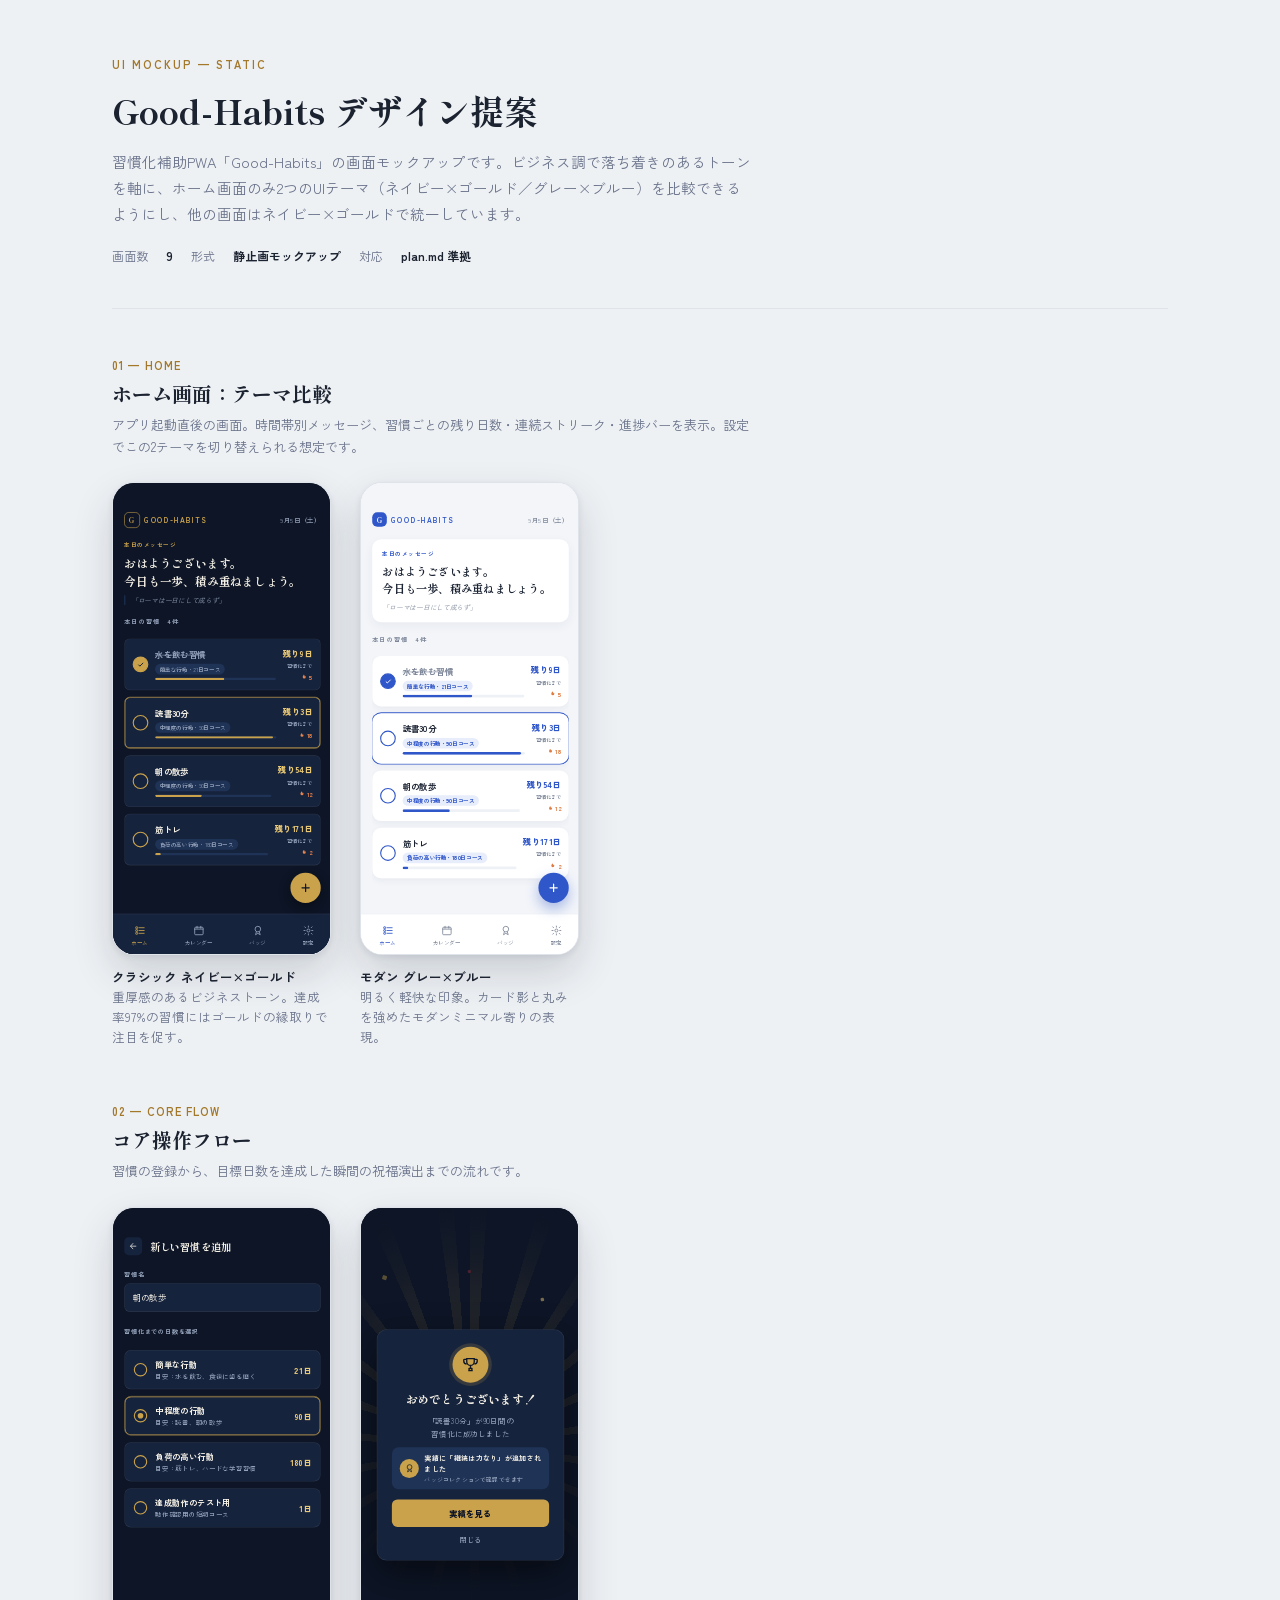
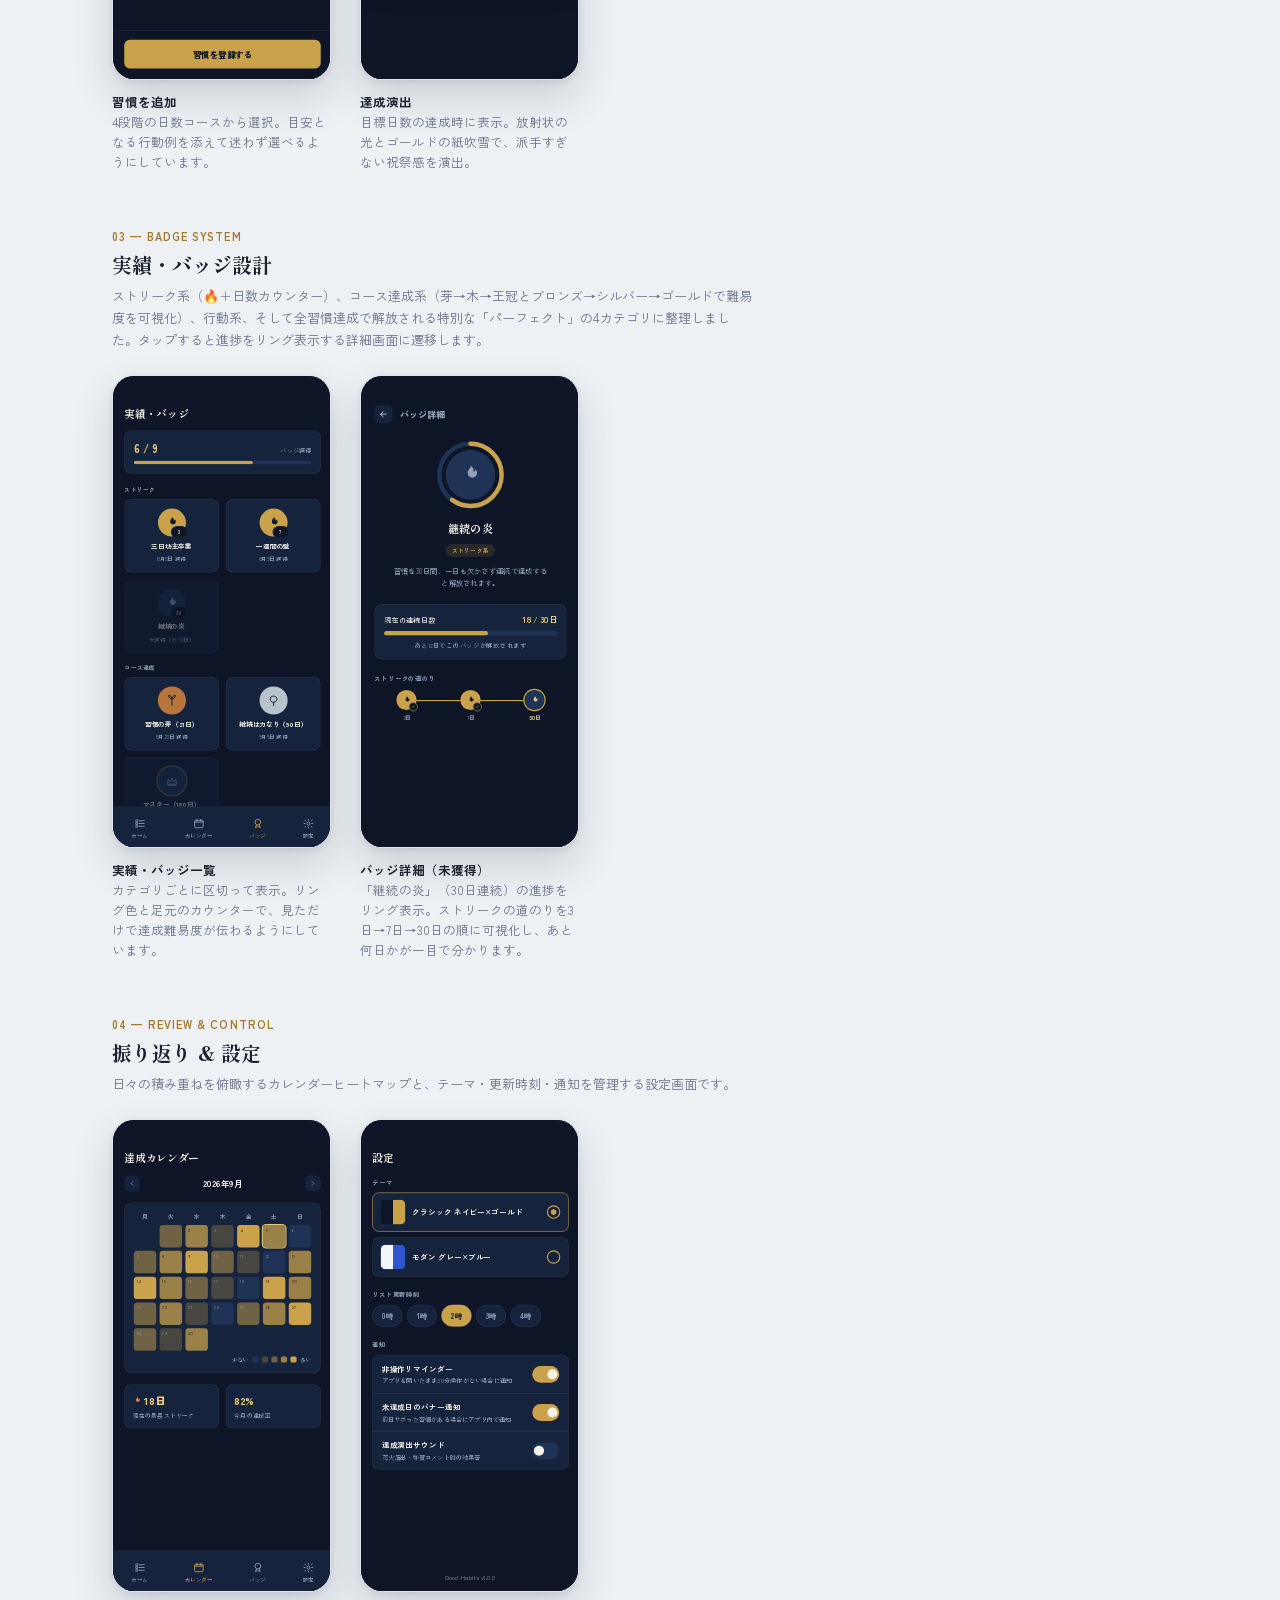
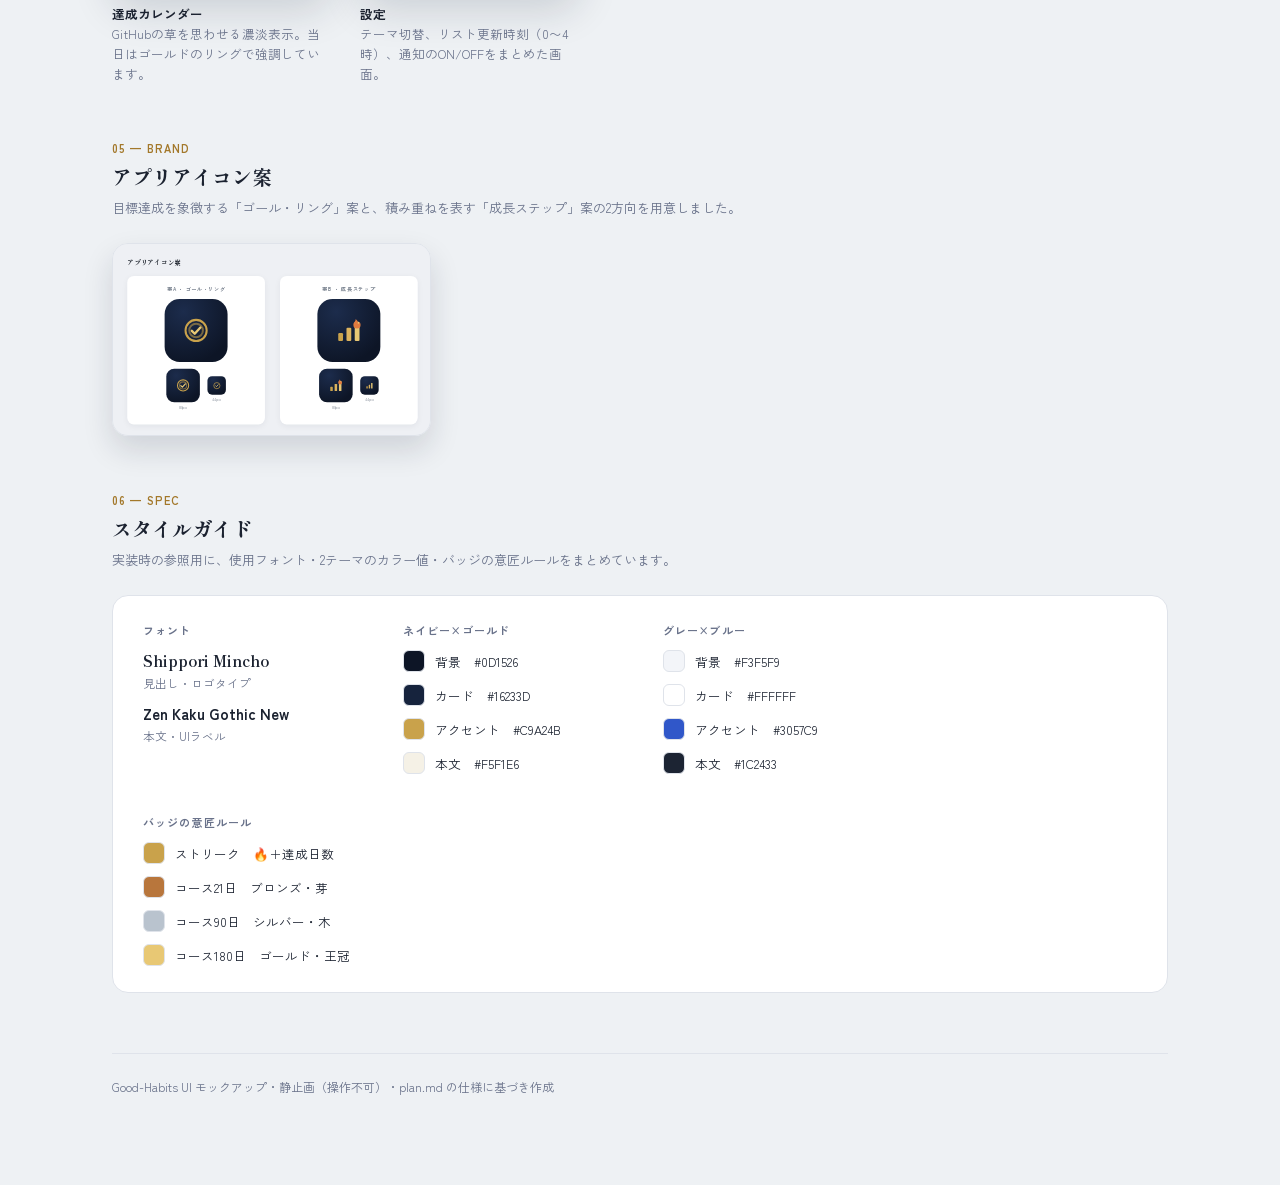
==== commit a709ba66: "アプリ名を Good-Habbit から Good-Habits に修正 スペルミスの訂正。表示名・PWAマニフェスト・Service Workerキャッシュ名・ localStorageキー・ドキュ" ====
--- a/mockups/gallery.html
+++ b/mockups/gallery.html
@@ -1,4 +1,4 @@
-<title>Good-Habbitモックアップ</title>
+<title>Good-Habitsモックアップ</title>
 <style>
   :root{
     --paper:#eef1f4; --paper-2:#ffffff; --ink:#1b2230; --ink-dim:#69728a;
@@ -55,8 +55,8 @@
 
   <div class="hero">
     <div class="eyebrow">UI MOCKUP — STATIC</div>
-    <h1 class="serif">Good-Habbit デザイン提案</h1>
-    <p>習慣化補助PWA「Good-Habbit」の画面モックアップです。ビジネス調で落ち着きのあるトーンを軸に、ホーム画面のみ2つのUIテーマ（ネイビー×ゴールド／グレー×ブルー）を比較できるようにし、他の画面はネイビー×ゴールドで統一しています。</p>
+    <h1 class="serif">Good-Habits デザイン提案</h1>
+    <p>習慣化補助PWA「Good-Habits」の画面モックアップです。ビジネス調で落ち着きのあるトーンを軸に、ホーム画面のみ2つのUIテーマ（ネイビー×ゴールド／グレー×ブルー）を比較できるようにし、他の画面はネイビー×ゴールドで統一しています。</p>
     <div class="metarow">
       <div class="metaitem">画面数　<b>9</b></div>
       <div class="metaitem">形式　<b>静止画モックアップ</b></div>
@@ -183,7 +183,7 @@
     </div>
   </section>
 
-  <footer>Good-Habbit UI モックアップ・静止画（操作不可）・plan.md の仕様に基づき作成</footer>
+  <footer>Good-Habits UI モックアップ・静止画（操作不可）・plan.md の仕様に基づき作成</footer>
 </div>
 
 <script>
@@ -235,7 +235,7 @@
 <div class="frame">
   <div class="scroll">
     <div class="brandrow">
-      <div class="brand"><div class="mark">G</div><div class="wordmark">GOOD-HABBIT</div></div>
+      <div class="brand"><div class="mark">G</div><div class="wordmark">GOOD-HABITS</div></div>
       <div class="date">9月5日（土）</div>
     </div>
     <div class="msgcard">
@@ -323,7 +323,7 @@
 <div class="frame">
   <div class="scroll">
     <div class="brandrow">
-      <div class="brand"><div class="mark">G</div><div class="wordmark">GOOD-HABBIT</div></div>
+      <div class="brand"><div class="mark">G</div><div class="wordmark">GOOD-HABITS</div></div>
       <div class="date">9月5日（土）</div>
     </div>
     <div class="msgcard">
@@ -775,7 +775,7 @@
       </div>
     </div>
   </div>
-  <div class="footer">Good-Habbit v1.0.0</div>
+  <div class="footer">Good-Habits v1.0.0</div>
 </div>
 </body></html>`,
 
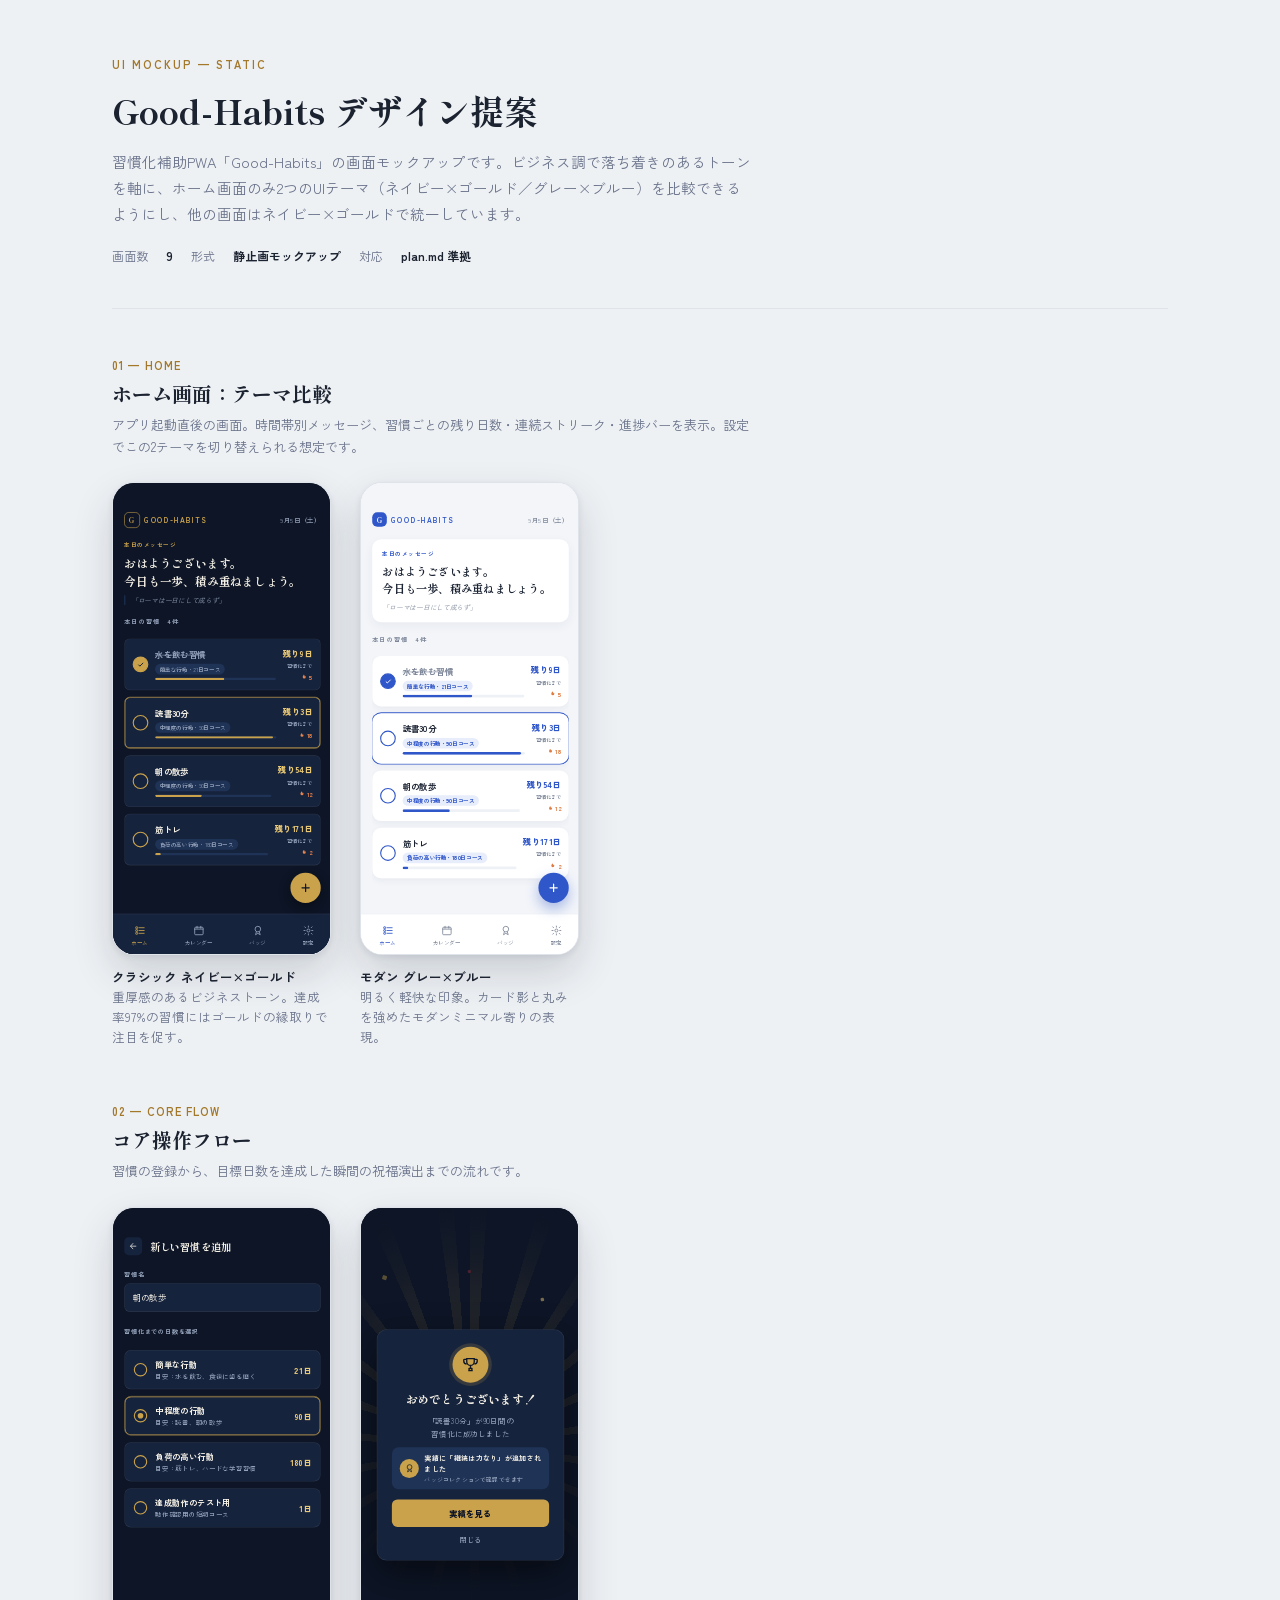
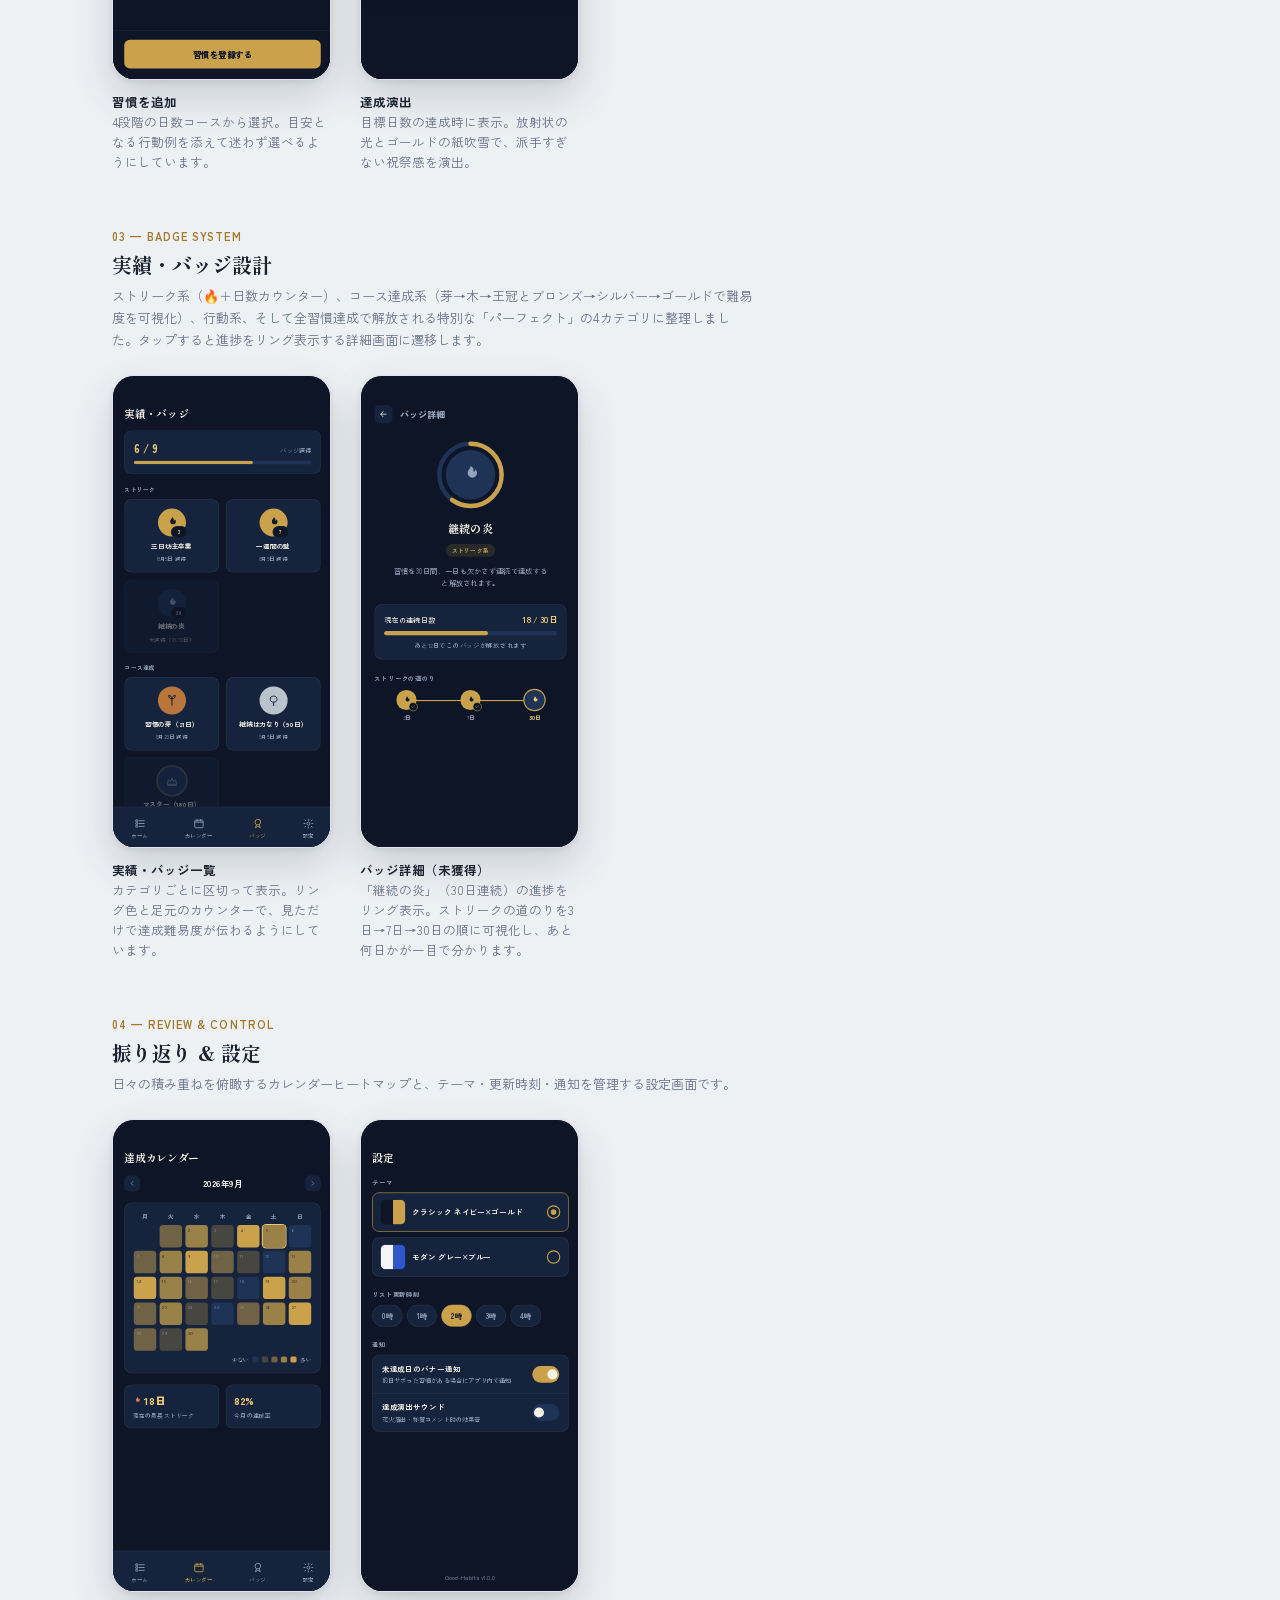
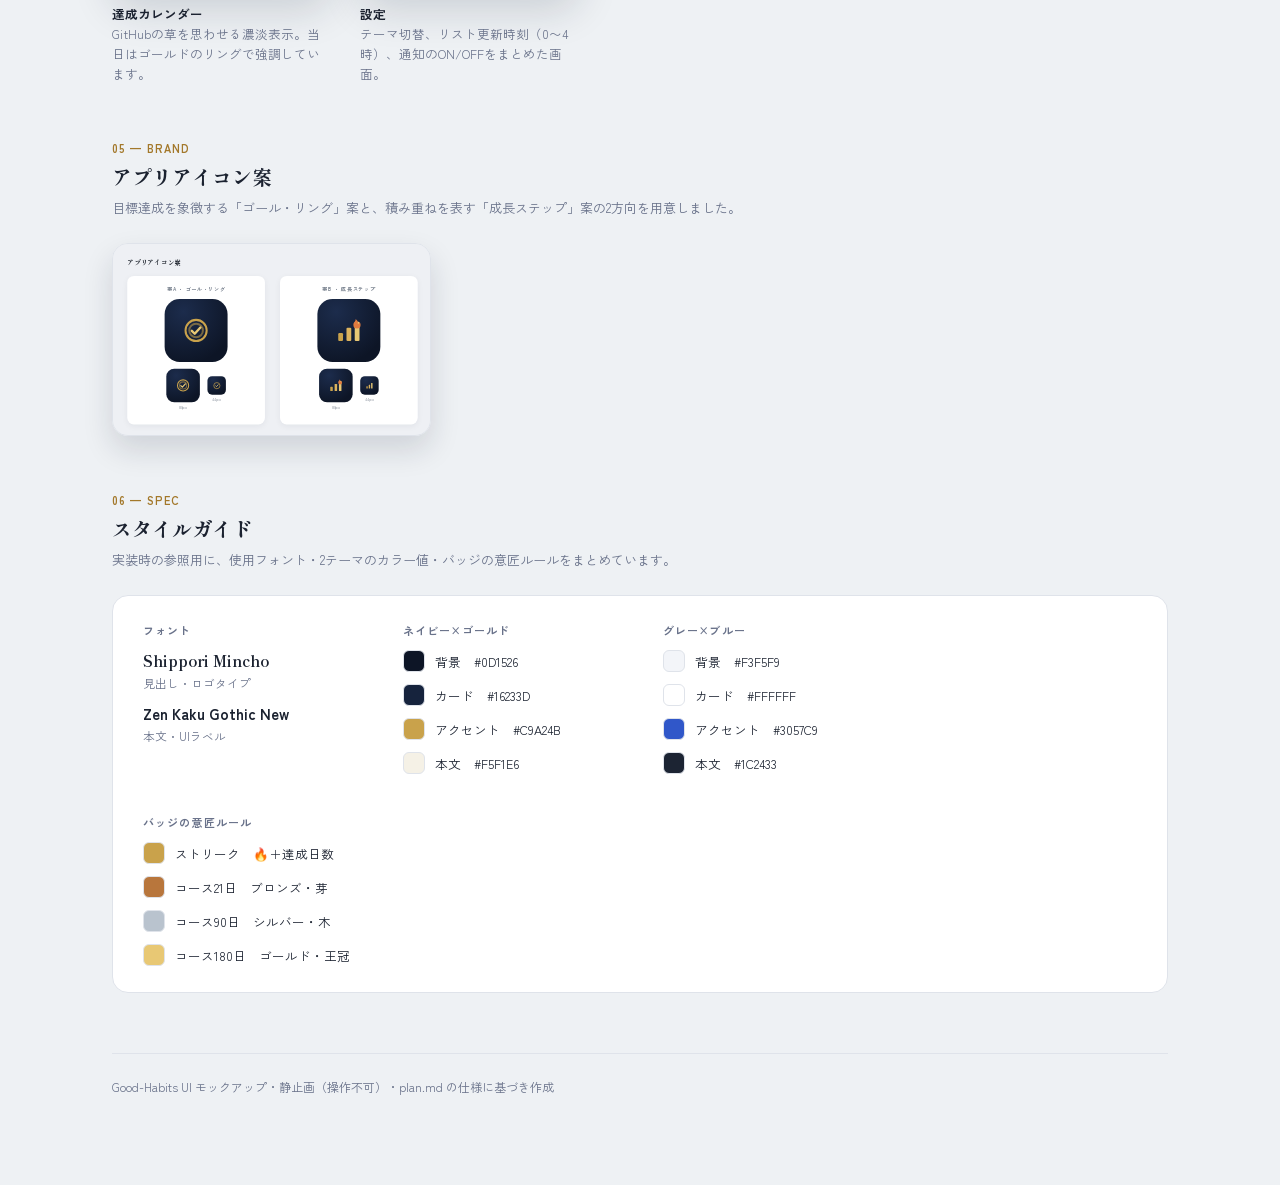
==== commit 3004faea: "30分無操作リマインダー機能を削除 アプリを前面に開いている間しか作動せず、他アプリ利用中や アプリを閉じている間は通知できないため実効性が乏しい。 これに伴い OS通知（Notification A" ====
--- a/mockups/gallery.html
+++ b/mockups/gallery.html
@@ -769,7 +769,6 @@
     <div>
       <div class="sectionlabel" style="margin-bottom:10px;">通知</div>
       <div class="togglecard">
-        <div class="togglerow"><div class="togglemid"><div class="togglename">非操作リマインダー</div><div class="toggledesc">アプリを開いたまま30分操作がない場合に通知</div></div><div class="toggle"><div class="knob"></div></div></div>
         <div class="togglerow"><div class="togglemid"><div class="togglename">未達成日のバナー通知</div><div class="toggledesc">前日サボった習慣がある場合にアプリ内で通知</div></div><div class="toggle"><div class="knob"></div></div></div>
         <div class="togglerow"><div class="togglemid"><div class="togglename">達成演出サウンド</div><div class="toggledesc">花火演出・称賛コメント時の効果音</div></div><div class="toggle off"><div class="knob"></div></div></div>
       </div>
